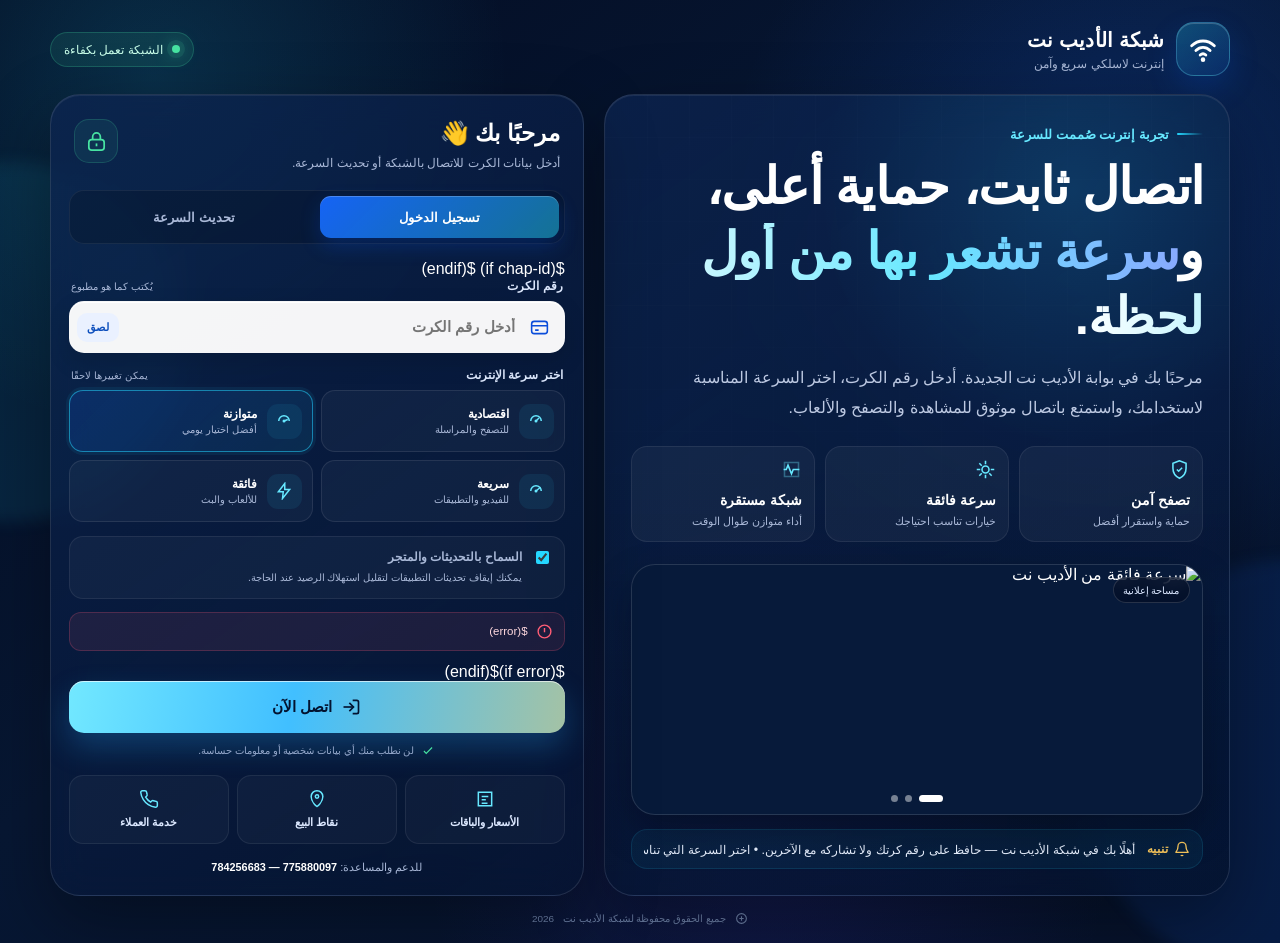
==== index.html @ 284a6ae2 "إنشاء واجهة تسجيل دخول حديثة لشبكة الأديب نت" ====
<!doctype html>
<html lang="ar" dir="rtl">
<head>
  <meta charset="utf-8" />
  <meta name="viewport" content="width=device-width,initial-scale=1,maximum-scale=1,user-scalable=no" />
  <meta name="theme-color" content="#071b45" />
  <meta name="description" content="بوابة تسجيل الدخول لشبكة الأديب نت اللاسلكية" />
  <title>الأديب نت | تسجيل الدخول</title>
  <link rel="icon" href="assets/favicon.svg" type="image/svg+xml" />
  <style>
    :root {
      --navy-950:#030c22;
      --navy-900:#071733;
      --navy-850:#0a2048;
      --blue-700:#0b4dda;
      --blue-600:#1668ff;
      --cyan-400:#25d7ff;
      --cyan-300:#67e8ff;
      --gold-400:#f5c55b;
      --white:#fff;
      --muted:#a9b8d7;
      --danger:#ff5d76;
      --success:#47e3a2;
      --card:rgba(8,29,67,.72);
      --line:rgba(255,255,255,.11);
      --shadow:0 26px 70px rgba(0,0,0,.34);
    }

    *{box-sizing:border-box}
    html{scroll-behavior:smooth}
    body{
      margin:0;
      min-height:100vh;
      color:var(--white);
      font-family:"Tajawal","Cairo","Noto Kufi Arabic",Tahoma,Arial,sans-serif;
      background:
        radial-gradient(circle at 12% 8%,rgba(37,215,255,.16),transparent 25%),
        radial-gradient(circle at 88% 22%,rgba(22,104,255,.22),transparent 30%),
        radial-gradient(circle at 60% 90%,rgba(83,51,237,.14),transparent 30%),
        linear-gradient(145deg,var(--navy-950),var(--navy-900) 45%,#06122b);
      overflow-x:hidden;
    }

    body::before,
    body::after{
      content:"";
      position:fixed;
      inset:auto;
      border-radius:999px;
      filter:blur(8px);
      pointer-events:none;
      z-index:-1;
    }
    body::before{
      width:360px;height:360px;left:-170px;top:18%;
      background:rgba(37,215,255,.09);
      animation:floatOrb 9s ease-in-out infinite;
    }
    body::after{
      width:420px;height:420px;right:-220px;bottom:-80px;
      background:rgba(22,104,255,.12);
      animation:floatOrb 11s ease-in-out infinite reverse;
    }
    @keyframes floatOrb{50%{transform:translate3d(0,-22px,0) scale(1.06)}}

    button,input,select{font:inherit}
    button{border:0}
    a{color:inherit;text-decoration:none}

    .shell{
      width:min(1180px,calc(100% - 28px));
      margin-inline:auto;
      padding:22px 0 18px;
    }

    .topbar{
      display:flex;
      align-items:center;
      justify-content:space-between;
      gap:16px;
      margin-bottom:18px;
    }

    .brand{
      display:flex;
      align-items:center;
      gap:12px;
      min-width:0;
    }
    .brand-mark{
      width:54px;height:54px;
      display:grid;place-items:center;
      border-radius:18px;
      background:linear-gradient(145deg,rgba(37,215,255,.25),rgba(22,104,255,.16));
      border:1px solid rgba(103,232,255,.3);
      box-shadow:0 12px 30px rgba(0,99,255,.18),inset 0 1px 0 rgba(255,255,255,.18);
      flex:0 0 auto;
    }
    .brand-mark svg{width:34px;height:34px}
    .brand-copy h1{font-size:1.28rem;margin:0;letter-spacing:.1px}
    .brand-copy p{font-size:.78rem;color:var(--muted);margin:4px 0 0}

    .status-pill{
      display:flex;align-items:center;gap:9px;
      color:#caffea;
      background:rgba(71,227,162,.09);
      border:1px solid rgba(71,227,162,.22);
      border-radius:999px;
      padding:9px 13px;
      font-size:.78rem;
      white-space:nowrap;
    }
    .status-dot{
      width:8px;height:8px;border-radius:50%;
      background:var(--success);
      box-shadow:0 0 0 5px rgba(71,227,162,.11),0 0 18px rgba(71,227,162,.85);
    }

    .layout{
      display:grid;
      grid-template-columns:minmax(0,1.08fr) minmax(360px,.92fr);
      gap:20px;
      align-items:stretch;
    }

    .glass{
      border:1px solid var(--line);
      background:linear-gradient(145deg,rgba(12,36,80,.78),rgba(5,20,49,.66));
      box-shadow:var(--shadow),inset 0 1px 0 rgba(255,255,255,.07);
      backdrop-filter:blur(18px);
      -webkit-backdrop-filter:blur(18px);
    }

    .showcase{
      position:relative;
      min-height:690px;
      border-radius:30px;
      overflow:hidden;
      padding:26px;
      isolation:isolate;
    }
    .showcase::before{
      content:"";
      position:absolute;
      inset:0;
      background:
        linear-gradient(180deg,transparent 0 46%,rgba(3,12,34,.25)),
        radial-gradient(circle at 75% 12%,rgba(37,215,255,.13),transparent 30%);
      z-index:-1;
    }
    .grid-lines{
      position:absolute;inset:0;z-index:-2;opacity:.18;
      background-image:
        linear-gradient(rgba(255,255,255,.07) 1px,transparent 1px),
        linear-gradient(90deg,rgba(255,255,255,.07) 1px,transparent 1px);
      background-size:42px 42px;
      mask-image:linear-gradient(to bottom,black,transparent 74%);
    }

    .eyebrow{
      display:inline-flex;align-items:center;gap:8px;
      color:var(--cyan-300);
      font-weight:700;
      font-size:.82rem;
      margin-bottom:12px;
    }
    .eyebrow::before{content:"";width:26px;height:2px;border-radius:9px;background:linear-gradient(90deg,var(--cyan-400),transparent)}
    .hero-title{
      font-size:clamp(2rem,4vw,3.45rem);
      line-height:1.27;
      margin:0;
      max-width:720px;
      letter-spacing:-.8px;
    }
    .hero-title .accent{
      background:linear-gradient(90deg,#fff,var(--cyan-300) 58%,#88aaff);
      -webkit-background-clip:text;background-clip:text;color:transparent;
    }
    .hero-text{
      color:#bdc9e2;
      max-width:620px;
      font-size:.98rem;
      line-height:1.95;
      margin:14px 0 22px;
    }

    .feature-row{
      display:grid;
      grid-template-columns:repeat(3,1fr);
      gap:10px;
      margin-bottom:22px;
    }
    .feature{
      padding:12px;
      border-radius:16px;
      background:rgba(255,255,255,.045);
      border:1px solid rgba(255,255,255,.075);
    }
    .feature svg{width:21px;height:21px;color:var(--cyan-300);margin-bottom:8px}
    .feature strong{display:block;font-size:.85rem;margin-bottom:3px}
    .feature span{color:var(--muted);font-size:.68rem}

    .ad-wrap{
      position:relative;
      border-radius:24px;
      overflow:hidden;
      border:1px solid rgba(255,255,255,.13);
      background:#071a3a;
      box-shadow:0 16px 38px rgba(0,0,0,.26);
    }
    .ad-label{
      position:absolute;top:12px;right:12px;z-index:4;
      padding:6px 9px;border-radius:999px;
      font-size:.65rem;
      color:#dbe7ff;
      background:rgba(3,12,34,.62);
      border:1px solid rgba(255,255,255,.14);
      backdrop-filter:blur(8px);
    }
    .ad-slider{position:relative;aspect-ratio:16/7}
    .ad-slide{
      position:absolute;inset:0;
      opacity:0;transform:scale(1.025);
      transition:opacity .7s ease,transform .9s ease;
      pointer-events:none;
    }
    .ad-slide.active{opacity:1;transform:scale(1);pointer-events:auto}
    .ad-slide img{width:100%;height:100%;object-fit:cover;display:block}
    .ad-dots{
      position:absolute;bottom:12px;left:50%;transform:translateX(-50%);
      display:flex;gap:7px;z-index:5;
    }
    .ad-dot{
      width:7px;height:7px;border-radius:50%;
      background:rgba(255,255,255,.45);cursor:pointer;padding:0;
      transition:.25s ease;
    }
    .ad-dot.active{width:24px;border-radius:99px;background:var(--white)}

    .ticker{
      margin-top:14px;
      display:flex;align-items:center;gap:12px;
      border-radius:16px;
      padding:10px 12px;
      overflow:hidden;
      background:rgba(37,215,255,.055);
      border:1px solid rgba(37,215,255,.12);
    }
    .ticker-badge{
      display:flex;align-items:center;gap:6px;
      color:var(--gold-400);font-size:.72rem;font-weight:800;
      white-space:nowrap;
      flex:0 0 auto;
    }
    .ticker-window{overflow:hidden;white-space:nowrap;flex:1}
    .ticker-track{
      display:inline-block;
      color:#e8f1ff;
      font-size:.78rem;
      padding-left:100%;
      animation:tickerMove 22s linear infinite;
    }
    @keyframes tickerMove{to{transform:translateX(100%)}}

    .login-panel{
      border-radius:30px;
      padding:18px;
      min-height:690px;
      display:flex;
      flex-direction:column;
    }
    .panel-head{
      display:flex;align-items:flex-start;justify-content:space-between;gap:12px;
      padding:6px 5px 16px;
    }
    .panel-head h2{font-size:1.45rem;margin:0 0 6px}
    .panel-head p{margin:0;color:var(--muted);font-size:.78rem;line-height:1.7}
    .secure-badge{
      width:44px;height:44px;display:grid;place-items:center;flex:0 0 auto;
      border-radius:15px;
      background:rgba(71,227,162,.08);
      border:1px solid rgba(71,227,162,.18);
      color:var(--success);
    }
    .secure-badge svg{width:23px;height:23px}

    .tabs{
      display:grid;grid-template-columns:1fr 1fr;gap:7px;
      border-radius:15px;
      padding:5px;
      background:rgba(0,0,0,.18);
      border:1px solid rgba(255,255,255,.065);
      margin-bottom:16px;
    }
    .tab{
      min-height:42px;border-radius:11px;
      color:var(--muted);background:transparent;
      cursor:pointer;font-weight:700;font-size:.82rem;
      transition:.25s ease;
    }
    .tab.active{
      color:#fff;
      background:linear-gradient(135deg,rgba(22,104,255,.95),rgba(37,215,255,.48));
      box-shadow:0 8px 20px rgba(0,93,255,.22),inset 0 1px 0 rgba(255,255,255,.22);
    }

    .form-view{display:none;animation:fadeIn .35s ease}
    .form-view.active{display:block}
    @keyframes fadeIn{from{opacity:0;transform:translateY(5px)}}

    .field{margin-bottom:14px}
    .field-label{
      display:flex;align-items:center;justify-content:space-between;gap:8px;
      color:#dbe6fb;font-size:.78rem;font-weight:700;margin:0 2px 8px;
    }
    .field-label small{color:var(--muted);font-weight:500;font-size:.65rem}
    .input-shell{
      position:relative;
      display:flex;align-items:center;
      border-radius:15px;
      background:rgba(255,255,255,.96);
      border:1px solid transparent;
      box-shadow:inset 0 1px 0 #fff,0 9px 24px rgba(0,0,0,.12);
      transition:.25s ease;
      overflow:hidden;
    }
    .input-shell:focus-within{
      border-color:var(--cyan-400);
      box-shadow:0 0 0 4px rgba(37,215,255,.12),0 12px 28px rgba(0,0,0,.14);
      transform:translateY(-1px);
    }
    .input-icon{
      width:49px;height:50px;display:grid;place-items:center;color:var(--blue-700);flex:0 0 auto;
    }
    .input-icon svg{width:21px;height:21px}
    .input-shell input,
    .input-shell select{
      width:100%;height:50px;border:0;outline:0;background:transparent;
      color:#0a214e;font-weight:800;font-size:.93rem;
      padding:0 0 0 12px;
      direction:ltr;text-align:right;
    }
    .input-shell select{direction:rtl;appearance:none;cursor:pointer;padding-left:42px}
    .select-arrow{position:absolute;left:17px;color:#31568c;pointer-events:none;width:17px}
    .paste-btn{
      margin-left:7px;
      padding:8px 10px;
      border-radius:10px;
      background:#eaf1ff;
      color:#0d4fbd;
      font-size:.67rem;font-weight:800;
      cursor:pointer;
    }

    .speed-grid{
      display:grid;grid-template-columns:repeat(2,1fr);gap:8px;
      margin-bottom:14px;
    }
    .speed-option{position:relative}
    .speed-option input{position:absolute;opacity:0;pointer-events:none}
    .speed-card{
      min-height:62px;
      display:flex;align-items:center;gap:10px;
      border:1px solid rgba(255,255,255,.09);
      background:rgba(255,255,255,.035);
      border-radius:14px;padding:10px;
      cursor:pointer;
      transition:.22s ease;
    }
    .speed-card:hover{background:rgba(255,255,255,.06);transform:translateY(-1px)}
    .speed-icon{
      width:35px;height:35px;border-radius:11px;display:grid;place-items:center;
      color:var(--cyan-300);background:rgba(37,215,255,.08);
    }
    .speed-icon svg{width:18px;height:18px}
    .speed-copy strong{display:block;font-size:.76rem;margin-bottom:3px}
    .speed-copy span{display:block;color:var(--muted);font-size:.62rem}
    .speed-option input:checked + .speed-card{
      border-color:rgba(37,215,255,.52);
      background:linear-gradient(135deg,rgba(22,104,255,.18),rgba(37,215,255,.09));
      box-shadow:0 0 0 3px rgba(37,215,255,.07);
    }

    .option-row{
      display:flex;align-items:flex-start;gap:10px;
      padding:11px 12px;
      border-radius:14px;
      background:rgba(255,255,255,.035);
      border:1px solid rgba(255,255,255,.075);
      margin-bottom:13px;
    }
    .option-row input{margin-top:3px;accent-color:var(--cyan-400)}
    .option-row strong{font-size:.75rem;display:block;margin-bottom:3px}
    .option-row span{font-size:.64rem;color:var(--muted);line-height:1.6;display:block}

    .error-box{
      display:none;
      align-items:center;gap:8px;
      color:#ffd9df;
      background:rgba(255,93,118,.09);
      border:1px solid rgba(255,93,118,.22);
      border-radius:12px;
      padding:10px 11px;
      margin-bottom:12px;
      font-size:.72rem;
    }
    .error-box.show{display:flex}
    .error-box svg{width:17px;height:17px;flex:0 0 auto;color:var(--danger)}

    .primary-btn{
      width:100%;min-height:52px;
      border-radius:15px;
      color:#031330;
      background:linear-gradient(100deg,#72e8ff,#41bfff 45%,#f5c55b 145%);
      font-weight:900;font-size:.95rem;
      cursor:pointer;
      display:flex;align-items:center;justify-content:center;gap:9px;
      box-shadow:0 14px 30px rgba(37,167,255,.25),inset 0 1px 0 rgba(255,255,255,.65);
      transition:.25s ease;
    }
    .primary-btn:hover{transform:translateY(-2px);box-shadow:0 18px 36px rgba(37,167,255,.31),inset 0 1px 0 rgba(255,255,255,.65)}
    .primary-btn:active{transform:translateY(0)}
    .primary-btn svg{width:20px;height:20px}
    .primary-btn.loading{pointer-events:none;opacity:.84}
    .primary-btn.loading svg{animation:spin .9s linear infinite}
    @keyframes spin{to{transform:rotate(360deg)}}

    .safety-note{
      display:flex;align-items:center;justify-content:center;gap:7px;
      color:#95a8cb;font-size:.63rem;margin:11px 0 0;
    }
    .safety-note svg{width:14px;height:14px;color:var(--success)}

    .quick-links{
      display:grid;grid-template-columns:repeat(3,1fr);gap:8px;
      margin-top:auto;padding-top:17px;
    }
    .quick-link{
      min-height:69px;
      display:flex;flex-direction:column;align-items:center;justify-content:center;gap:7px;
      border-radius:14px;
      border:1px solid rgba(255,255,255,.075);
      background:rgba(255,255,255,.03);
      color:#dce8ff;
      font-size:.67rem;font-weight:700;
      transition:.22s ease;
    }
    .quick-link:hover{background:rgba(255,255,255,.06);transform:translateY(-2px)}
    .quick-link svg{width:20px;height:20px;color:var(--cyan-300)}

    .contact-line{
      text-align:center;color:var(--muted);font-size:.68rem;line-height:1.8;
      padding:14px 4px 0;
    }
    .contact-line strong{color:#fff;direction:ltr;display:inline-block}

    .speed-status{
      display:grid;grid-template-columns:1fr 1fr;gap:9px;margin-bottom:14px;
    }
    .speed-status-box{
      border-radius:14px;padding:12px;
      background:rgba(255,255,255,.035);
      border:1px solid rgba(255,255,255,.075);
    }
    .speed-status-box span{display:block;color:var(--muted);font-size:.64rem;margin-bottom:5px}
    .speed-status-box strong{font-size:.84rem}

    footer{
      display:flex;align-items:center;justify-content:center;gap:9px;
      color:#6f83a9;font-size:.62rem;padding:16px 0 0;text-align:center;
    }
    footer svg{width:13px;height:13px}

    @media (max-width:900px){
      .layout{grid-template-columns:1fr}
      .showcase{min-height:auto}
      .login-panel{min-height:auto}
    }
    @media (max-width:560px){
      .shell{width:min(100% - 18px,500px);padding-top:12px}
      .topbar{margin-bottom:12px}
      .brand-mark{width:46px;height:46px;border-radius:15px}
      .brand-mark svg{width:29px;height:29px}
      .brand-copy h1{font-size:1.05rem}
      .brand-copy p{font-size:.66rem}
      .status-pill{padding:8px 10px;font-size:.66rem}
      .layout{gap:12px}
      .showcase,.login-panel{border-radius:23px}
      .showcase{padding:20px 16px}
      .hero-title{font-size:1.82rem}
      .hero-text{font-size:.82rem;line-height:1.8}
      .feature-row{gap:7px}
      .feature{padding:9px 7px}
      .feature strong{font-size:.7rem}
      .feature span{font-size:.57rem}
      .ad-slider{aspect-ratio:16/8.3}
      .login-panel{padding:13px}
      .panel-head{padding-inline:3px}
      .panel-head h2{font-size:1.23rem}
      .quick-link{font-size:.61rem}
    }
    @media (max-width:380px){
      .status-pill span:last-child{display:none}
      .speed-grid{grid-template-columns:1fr}
      .feature-row{grid-template-columns:1fr}
      .feature{display:flex;align-items:center;gap:9px}
      .feature svg{margin:0}
    }
    @media (prefers-reduced-motion:reduce){
      *,*::before,*::after{animation-duration:.01ms!important;animation-iteration-count:1!important;scroll-behavior:auto!important;transition-duration:.01ms!important}
    }
  </style>
</head>
<body>
  <main class="shell">
    <header class="topbar">
      <a class="brand" href="#" aria-label="الأديب نت">
        <span class="brand-mark" aria-hidden="true">
          <svg viewBox="0 0 48 48" fill="none">
            <path d="M8 19.5C17.2 10.5 30.8 10.5 40 19.5" stroke="currentColor" stroke-width="4" stroke-linecap="round"/>
            <path d="M14 26c6-5.8 14-5.8 20 0" stroke="currentColor" stroke-width="4" stroke-linecap="round"/>
            <path d="M20 32.5c2.3-2.1 5.7-2.1 8 0" stroke="currentColor" stroke-width="4" stroke-linecap="round"/>
            <circle cx="24" cy="39" r="3.2" fill="currentColor"/>
          </svg>
        </span>
        <span class="brand-copy">
          <h1>شبكة الأديب نت</h1>
          <p>إنترنت لاسلكي سريع وآمن</p>
        </span>
      </a>
      <div class="status-pill" role="status">
        <span class="status-dot"></span>
        <span>الشبكة تعمل بكفاءة</span>
      </div>
    </header>

    <section class="layout">
      <section class="showcase glass" aria-label="مميزات وإعلانات الشبكة">
        <div class="grid-lines"></div>
        <span class="eyebrow">تجربة إنترنت صُممت للسرعة</span>
        <h2 class="hero-title">اتصال ثابت، حماية أعلى، و<span class="accent">سرعة تشعر بها من أول لحظة.</span></h2>
        <p class="hero-text">مرحبًا بك في بوابة الأديب نت الجديدة. أدخل رقم الكرت، اختر السرعة المناسبة لاستخدامك، واستمتع باتصال موثوق للمشاهدة والتصفح والألعاب.</p>

        <div class="feature-row">
          <div class="feature">
            <svg viewBox="0 0 24 24" fill="none" stroke="currentColor" stroke-width="1.8"><path d="M12 2 4.5 5v5.5c0 5 3.2 9.4 7.5 11.5 4.3-2.1 7.5-6.5 7.5-11.5V5L12 2Z"/><path d="m9 12 2 2 4-4"/></svg>
            <strong>تصفح آمن</strong><span>حماية واستقرار أفضل</span>
          </div>
          <div class="feature">
            <svg viewBox="0 0 24 24" fill="none" stroke="currentColor" stroke-width="1.8"><path d="M12 2v4M4.93 4.93l2.83 2.83M2 12h4m12 0h4M4.93 19.07l2.83-2.83M12 18v4m4.24-5.76 2.83 2.83"/><circle cx="12" cy="12" r="4"/></svg>
            <strong>سرعة فائقة</strong><span>خيارات تناسب احتياجك</span>
          </div>
          <div class="feature">
            <svg viewBox="0 0 24 24" fill="none" stroke="currentColor" stroke-width="1.8"><path d="M3 12h3l2-5 4 10 2-5h7"/><path d="M4 4h16v16H4z" opacity=".35"/></svg>
            <strong>شبكة مستقرة</strong><span>أداء متوازن طوال الوقت</span>
          </div>
        </div>

        <div class="ad-wrap">
          <span class="ad-label">مساحة إعلانية</span>
          <div class="ad-slider" id="adSlider">
            <a class="ad-slide active" href="#" aria-label="إعلان سرعة الأديب نت"><img src="assets/banner-fast.svg" alt="سرعة فائقة من الأديب نت" /></a>
            <a class="ad-slide" href="#" aria-label="إعلان أمان الأديب نت"><img src="assets/banner-safe.svg" alt="اتصال آمن ومستقر" /></a>
            <a class="ad-slide" href="#" aria-label="إعلان عروض الأديب نت"><img src="assets/banner-offer.svg" alt="عروض وباقات الأديب نت" /></a>
          </div>
          <div class="ad-dots" id="adDots" aria-label="التنقل بين الإعلانات"></div>
        </div>

        <div class="ticker" aria-label="إشعارات الشبكة">
          <div class="ticker-badge">
            <svg width="16" height="16" viewBox="0 0 24 24" fill="none" stroke="currentColor" stroke-width="2"><path d="M18 8a6 6 0 0 0-12 0c0 7-3 7-3 9h18c0-2-3-2-3-9"/><path d="M13.7 21a2 2 0 0 1-3.4 0"/></svg>
            تنبيه
          </div>
          <div class="ticker-window"><div class="ticker-track" id="tickerText">أهلًا بك في شبكة الأديب نت — حافظ على رقم كرتك ولا تشاركه مع الآخرين — خدمة العملاء جاهزة لمساعدتك.</div></div>
        </div>
      </section>

      <section class="login-panel glass" aria-label="تسجيل الدخول">
        <div class="panel-head">
          <div>
            <h2>مرحبًا بك 👋</h2>
            <p>أدخل بيانات الكرت للاتصال بالشبكة أو تحديث السرعة.</p>
          </div>
          <div class="secure-badge" title="اتصال آمن">
            <svg viewBox="0 0 24 24" fill="none" stroke="currentColor" stroke-width="1.8"><rect x="4" y="10" width="16" height="11" rx="3"/><path d="M8 10V7a4 4 0 0 1 8 0v3"/><path d="M12 14v3"/></svg>
          </div>
        </div>

        <div class="tabs" role="tablist">
          <button class="tab active" type="button" data-tab="login" role="tab" aria-selected="true">تسجيل الدخول</button>
          <button class="tab" type="button" data-tab="speed" role="tab" aria-selected="false">تحديث السرعة</button>
        </div>

        <div class="form-view active" id="loginView">
          $(if chap-id)
          <form name="sendin" action="$(link-login-only)" method="post" style="display:none">
            <input type="hidden" name="username" />
            <input type="hidden" name="password" />
            <input type="hidden" name="dst" value="$(link-orig)" />
            <input type="hidden" name="popup" value="true" />
          </form>
          <script src="/md5.js"></script>
          $(endif)

          <form id="loginForm" name="login" action="$(link-login-only)" method="post" autocomplete="off">
            <input type="hidden" name="dst" value="$(link-orig)" />
            <input type="hidden" name="popup" value="true" />
            <input type="hidden" name="password" id="loginPassword" />
            <input type="hidden" name="speed" id="selectedSpeed" value="balanced" />

            <div class="field">
              <label class="field-label" for="cardNumber"><span>رقم الكرت</span><small>يُكتب كما هو مطبوع</small></label>
              <div class="input-shell">
                <span class="input-icon" aria-hidden="true">
                  <svg viewBox="0 0 24 24" fill="none" stroke="currentColor" stroke-width="1.8"><rect x="3" y="5" width="18" height="14" rx="3"/><path d="M3 10h18M7 15h4"/></svg>
                </span>
                <input id="cardNumber" name="username" type="text" inputmode="numeric" autocomplete="username" maxlength="32" placeholder="أدخل رقم الكرت" aria-required="true" />
                <button class="paste-btn" id="pasteBtn" type="button">لصق</button>
              </div>
            </div>

            <div class="field-label"><span>اختر سرعة الإنترنت</span><small>يمكن تغييرها لاحقًا</small></div>
            <div class="speed-grid">
              <label class="speed-option">
                <input type="radio" name="speedChoice" value="economy" />
                <span class="speed-card">
                  <span class="speed-icon"><svg viewBox="0 0 24 24" fill="none" stroke="currentColor" stroke-width="2"><path d="M5 12a7 7 0 0 1 14 0"/><path d="m12 12 4-4"/><circle cx="12" cy="12" r="1"/></svg></span>
                  <span class="speed-copy"><strong>اقتصادية</strong><span>للتصفح والمراسلة</span></span>
                </span>
              </label>
              <label class="speed-option">
                <input type="radio" name="speedChoice" value="balanced" checked />
                <span class="speed-card">
                  <span class="speed-icon"><svg viewBox="0 0 24 24" fill="none" stroke="currentColor" stroke-width="2"><path d="M5 12a7 7 0 0 1 14 0"/><path d="m12 12 5-2"/><circle cx="12" cy="12" r="1"/></svg></span>
                  <span class="speed-copy"><strong>متوازنة</strong><span>أفضل اختيار يومي</span></span>
                </span>
              </label>
              <label class="speed-option">
                <input type="radio" name="speedChoice" value="fast" />
                <span class="speed-card">
                  <span class="speed-icon"><svg viewBox="0 0 24 24" fill="none" stroke="currentColor" stroke-width="2"><path d="M5 12a7 7 0 0 1 14 0"/><path d="m12 12 6-5"/><circle cx="12" cy="12" r="1"/></svg></span>
                  <span class="speed-copy"><strong>سريعة</strong><span>للفيديو والتطبيقات</span></span>
                </span>
              </label>
              <label class="speed-option">
                <input type="radio" name="speedChoice" value="turbo" />
                <span class="speed-card">
                  <span class="speed-icon"><svg viewBox="0 0 24 24" fill="none" stroke="currentColor" stroke-width="2"><path d="M13 2 4.5 13H11l-1 9L19.5 10H13l0-8Z"/></svg></span>
                  <span class="speed-copy"><strong>فائقة</strong><span>للألعاب والبث</span></span>
                </span>
              </label>
            </div>

            <label class="option-row">
              <input id="updatesToggle" type="checkbox" checked />
              <span><strong>السماح بالتحديثات والمتجر</strong><span>يمكنك إيقاف تحديثات التطبيقات لتقليل استهلاك الرصيد عند الحاجة.</span></span>
            </label>

            <div class="error-box" id="errorBox" role="alert">
              <svg viewBox="0 0 24 24" fill="none" stroke="currentColor" stroke-width="2"><circle cx="12" cy="12" r="9"/><path d="M12 7v6M12 17h.01"/></svg>
              <span id="errorText">يرجى التأكد من رقم الكرت والمحاولة مجددًا.</span>
            </div>
            $(if error)<script>window.hotspotError = '$(error)';</script>$(endif)

            <button class="primary-btn" id="loginBtn" type="submit">
              <svg viewBox="0 0 24 24" fill="none" stroke="currentColor" stroke-width="2"><path d="M10 17l5-5-5-5"/><path d="M15 12H3"/><path d="M14 4h5a2 2 0 0 1 2 2v12a2 2 0 0 1-2 2h-5"/></svg>
              <span>اتصل الآن</span>
            </button>
            <p class="safety-note"><svg viewBox="0 0 24 24" fill="none" stroke="currentColor" stroke-width="2"><path d="m5 12 4 4L19 6"/></svg>لن نطلب منك أي بيانات شخصية أو معلومات حساسة.</p>
          </form>
        </div>

        <div class="form-view" id="speedView">
          <form id="speedForm" autocomplete="off">
            <div class="speed-status">
              <div class="speed-status-box"><span>الحالة</span><strong>جاهز للتحديث</strong></div>
              <div class="speed-status-box"><span>التنفيذ</span><strong>خلال لحظات</strong></div>
            </div>
            <div class="field">
              <label class="field-label" for="speedCard"><span>رقم الكرت</span><small>الكرت المستخدم حاليًا</small></label>
              <div class="input-shell">
                <span class="input-icon"><svg viewBox="0 0 24 24" fill="none" stroke="currentColor" stroke-width="1.8"><rect x="3" y="5" width="18" height="14" rx="3"/><path d="M3 10h18M7 15h4"/></svg></span>
                <input id="speedCard" type="text" inputmode="numeric" maxlength="32" placeholder="أدخل رقم الكرت" />
              </div>
            </div>
            <div class="field">
              <label class="field-label" for="speedSelect"><span>السرعة الجديدة</span><small>اختر ما يناسبك</small></label>
              <div class="input-shell">
                <span class="input-icon"><svg viewBox="0 0 24 24" fill="none" stroke="currentColor" stroke-width="1.8"><path d="M5 12a7 7 0 0 1 14 0"/><path d="m12 12 5-4"/><circle cx="12" cy="12" r="1"/></svg></span>
                <select id="speedSelect">
                  <option value="economy">اقتصادية — للتصفح والمراسلة</option>
                  <option value="balanced" selected>متوازنة — الاستخدام اليومي</option>
                  <option value="fast">سريعة — الفيديو والتطبيقات</option>
                  <option value="turbo">فائقة — الألعاب والبث</option>
                </select>
                <svg class="select-arrow" viewBox="0 0 24 24" fill="none" stroke="currentColor" stroke-width="2"><path d="m6 9 6 6 6-6"/></svg>
              </div>
            </div>
            <div class="error-box" id="speedError" role="alert">
              <svg viewBox="0 0 24 24" fill="none" stroke="currentColor" stroke-width="2"><circle cx="12" cy="12" r="9"/><path d="M12 7v6M12 17h.01"/></svg>
              <span>أدخل رقم الكرت أولًا.</span>
            </div>
            <button class="primary-btn" id="speedBtn" type="submit">
              <svg viewBox="0 0 24 24" fill="none" stroke="currentColor" stroke-width="2"><path d="M20 12a8 8 0 1 1-2.34-5.66"/><path d="M20 4v6h-6"/></svg>
              <span>تحديث السرعة</span>
            </button>
            <p class="safety-note"><svg viewBox="0 0 24 24" fill="none" stroke="currentColor" stroke-width="2"><path d="m5 12 4 4L19 6"/></svg>تحديث السرعة يحتاج ربطه بخدمة الشبكة من الإعدادات.</p>
          </form>
        </div>

        <div class="quick-links">
          <a class="quick-link" href="#prices">
            <svg viewBox="0 0 24 24" fill="none" stroke="currentColor" stroke-width="1.8"><path d="M4 4h16v16H4z"/><path d="M8 9h8M8 13h5M8 17h7"/></svg>
            الأسعار والباقات
          </a>
          <a class="quick-link" href="#points">
            <svg viewBox="0 0 24 24" fill="none" stroke="currentColor" stroke-width="1.8"><path d="M12 21s7-5 7-12A7 7 0 1 0 5 9c0 7 7 12 7 12Z"/><circle cx="12" cy="9" r="2"/></svg>
            نقاط البيع
          </a>
          <a class="quick-link" href="tel:784256683">
            <svg viewBox="0 0 24 24" fill="none" stroke="currentColor" stroke-width="1.8"><path d="M22 16.9v3a2 2 0 0 1-2.18 2 19.8 19.8 0 0 1-8.63-3.07 19.5 19.5 0 0 1-6-6A19.8 19.8 0 0 1 2.12 4.18 2 2 0 0 1 4.11 2h3a2 2 0 0 1 2 1.72c.12.9.33 1.78.62 2.63a2 2 0 0 1-.45 2.11L8 9.73a16 16 0 0 0 6 6l1.27-1.27a2 2 0 0 1 2.11-.45c.85.3 1.73.5 2.63.62A2 2 0 0 1 22 16.9Z"/></svg>
            خدمة العملاء
          </a>
        </div>
        <div class="contact-line">للدعم والمساعدة: <strong>784256683 — 775880097</strong></div>
      </section>
    </section>

    <footer>
      <svg viewBox="0 0 24 24" fill="none" stroke="currentColor" stroke-width="2"><circle cx="12" cy="12" r="9"/><path d="M12 8v8M8 12h8"/></svg>
      جميع الحقوق محفوظة لشبكة الأديب نت <span id="year"></span>
    </footer>
  </main>

  <script>
    const CONFIG = {
      announcements: [
        'أهلًا بك في شبكة الأديب نت — حافظ على رقم كرتك ولا تشاركه مع الآخرين.',
        'اختر السرعة التي تناسب استخدامك لتستفيد من رصيد الكرت بأفضل شكل.',
        'للدعم الفني ونقاط البيع تواصل معنا على 784256683 أو 775880097.'
      ],
      speedUpdateEndpoint: '' // ضع رابط خدمة تحديث السرعة هنا عند توفره.
    };

    document.getElementById('year').textContent = new Date().getFullYear();

    const slides = [...document.querySelectorAll('.ad-slide')];
    const dotsContainer = document.getElementById('adDots');
    let currentSlide = 0;
    let sliderTimer;

    function showSlide(index){
      currentSlide = (index + slides.length) % slides.length;
      slides.forEach((slide,i)=>slide.classList.toggle('active',i===currentSlide));
      [...dotsContainer.children].forEach((dot,i)=>dot.classList.toggle('active',i===currentSlide));
    }
    slides.forEach((_,i)=>{
      const dot=document.createElement('button');
      dot.className='ad-dot'+(i===0?' active':'');
      dot.type='button';
      dot.setAttribute('aria-label',`الإعلان ${i+1}`);
      dot.addEventListener('click',()=>{showSlide(i);restartSlider();});
      dotsContainer.appendChild(dot);
    });
    function restartSlider(){clearInterval(sliderTimer);sliderTimer=setInterval(()=>showSlide(currentSlide+1),5000)}
    restartSlider();

    const tickerText=document.getElementById('tickerText');
    tickerText.textContent=CONFIG.announcements.join('     •     ');

    document.querySelectorAll('.tab').forEach(tab=>{
      tab.addEventListener('click',()=>{
        document.querySelectorAll('.tab').forEach(t=>{
          const active=t===tab;
          t.classList.toggle('active',active);
          t.setAttribute('aria-selected',active?'true':'false');
        });
        const target=tab.dataset.tab;
        document.getElementById('loginView').classList.toggle('active',target==='login');
        document.getElementById('speedView').classList.toggle('active',target==='speed');
      });
    });

    const cardInput=document.getElementById('cardNumber');
    const loginPassword=document.getElementById('loginPassword');
    const selectedSpeed=document.getElementById('selectedSpeed');
    const errorBox=document.getElementById('errorBox');
    const errorText=document.getElementById('errorText');
    const loginBtn=document.getElementById('loginBtn');

    function normalizeCard(value){return value.replace(/[\s-]/g,'').replace(/[^0-9A-Za-z]/g,'')}
    cardInput.addEventListener('input',()=>{cardInput.value=normalizeCard(cardInput.value);errorBox.classList.remove('show')});
    document.querySelectorAll('input[name="speedChoice"]').forEach(input=>input.addEventListener('change',()=>selectedSpeed.value=input.value));

    document.getElementById('pasteBtn').addEventListener('click',async()=>{
      try{
        const text=await navigator.clipboard.readText();
        cardInput.value=normalizeCard(text);
        cardInput.focus();
      }catch(_){cardInput.focus()}
    });

    if(window.hotspotError){
      errorText.textContent=window.hotspotError;
      errorBox.classList.add('show');
    }

    document.getElementById('loginForm').addEventListener('submit',function(event){
      const card=normalizeCard(cardInput.value);
      if(card.length<4){
        event.preventDefault();
        errorText.textContent='يرجى إدخال رقم كرت صحيح.';
        errorBox.classList.add('show');
        cardInput.focus();
        return;
      }
      cardInput.value=card;
      loginPassword.value=card;
      loginBtn.classList.add('loading');
      loginBtn.querySelector('span').textContent='جارٍ الاتصال...';

      // دعم MikroTik CHAP: رقم الكرت يستخدم كاسم مستخدم وكلمة مرور.
      const chapEnabled = typeof window.hotspotError !== 'undefined' || document.querySelector('form[name="sendin"]');
      if(document.sendin && typeof hexMD5 === 'function'){
        event.preventDefault();
        document.sendin.username.value=card;
        document.sendin.password.value=hexMD5('$(chap-id)'+card+'$(chap-challenge)');
        document.sendin.submit();
      }
    });

    const speedForm=document.getElementById('speedForm');
    const speedCard=document.getElementById('speedCard');
    const speedError=document.getElementById('speedError');
    const speedBtn=document.getElementById('speedBtn');
    speedCard.addEventListener('input',()=>{speedCard.value=normalizeCard(speedCard.value);speedError.classList.remove('show')});
    speedForm.addEventListener('submit',async event=>{
      event.preventDefault();
      const card=normalizeCard(speedCard.value);
      if(card.length<4){speedError.classList.add('show');speedCard.focus();return}
      const speed=document.getElementById('speedSelect').value;
      const original=speedBtn.innerHTML;
      speedBtn.classList.add('loading');
      speedBtn.querySelector('span').textContent='جارٍ التحديث...';
      try{
        if(CONFIG.speedUpdateEndpoint){
          const response=await fetch(CONFIG.speedUpdateEndpoint,{method:'POST',headers:{'Content-Type':'application/json'},body:JSON.stringify({card,speed})});
          if(!response.ok) throw new Error('تعذر تحديث السرعة');
          speedBtn.querySelector('span').textContent='تم تحديث السرعة بنجاح';
        }else{
          await new Promise(resolve=>setTimeout(resolve,900));
          speedBtn.querySelector('span').textContent='الواجهة جاهزة للربط';
        }
      }catch(error){
        speedError.querySelector('span').textContent=error.message||'تعذر تحديث السرعة الآن.';
        speedError.classList.add('show');
      }finally{
        setTimeout(()=>{speedBtn.classList.remove('loading');speedBtn.innerHTML=original},1700);
      }
    });
  </script>
</body>
</html>
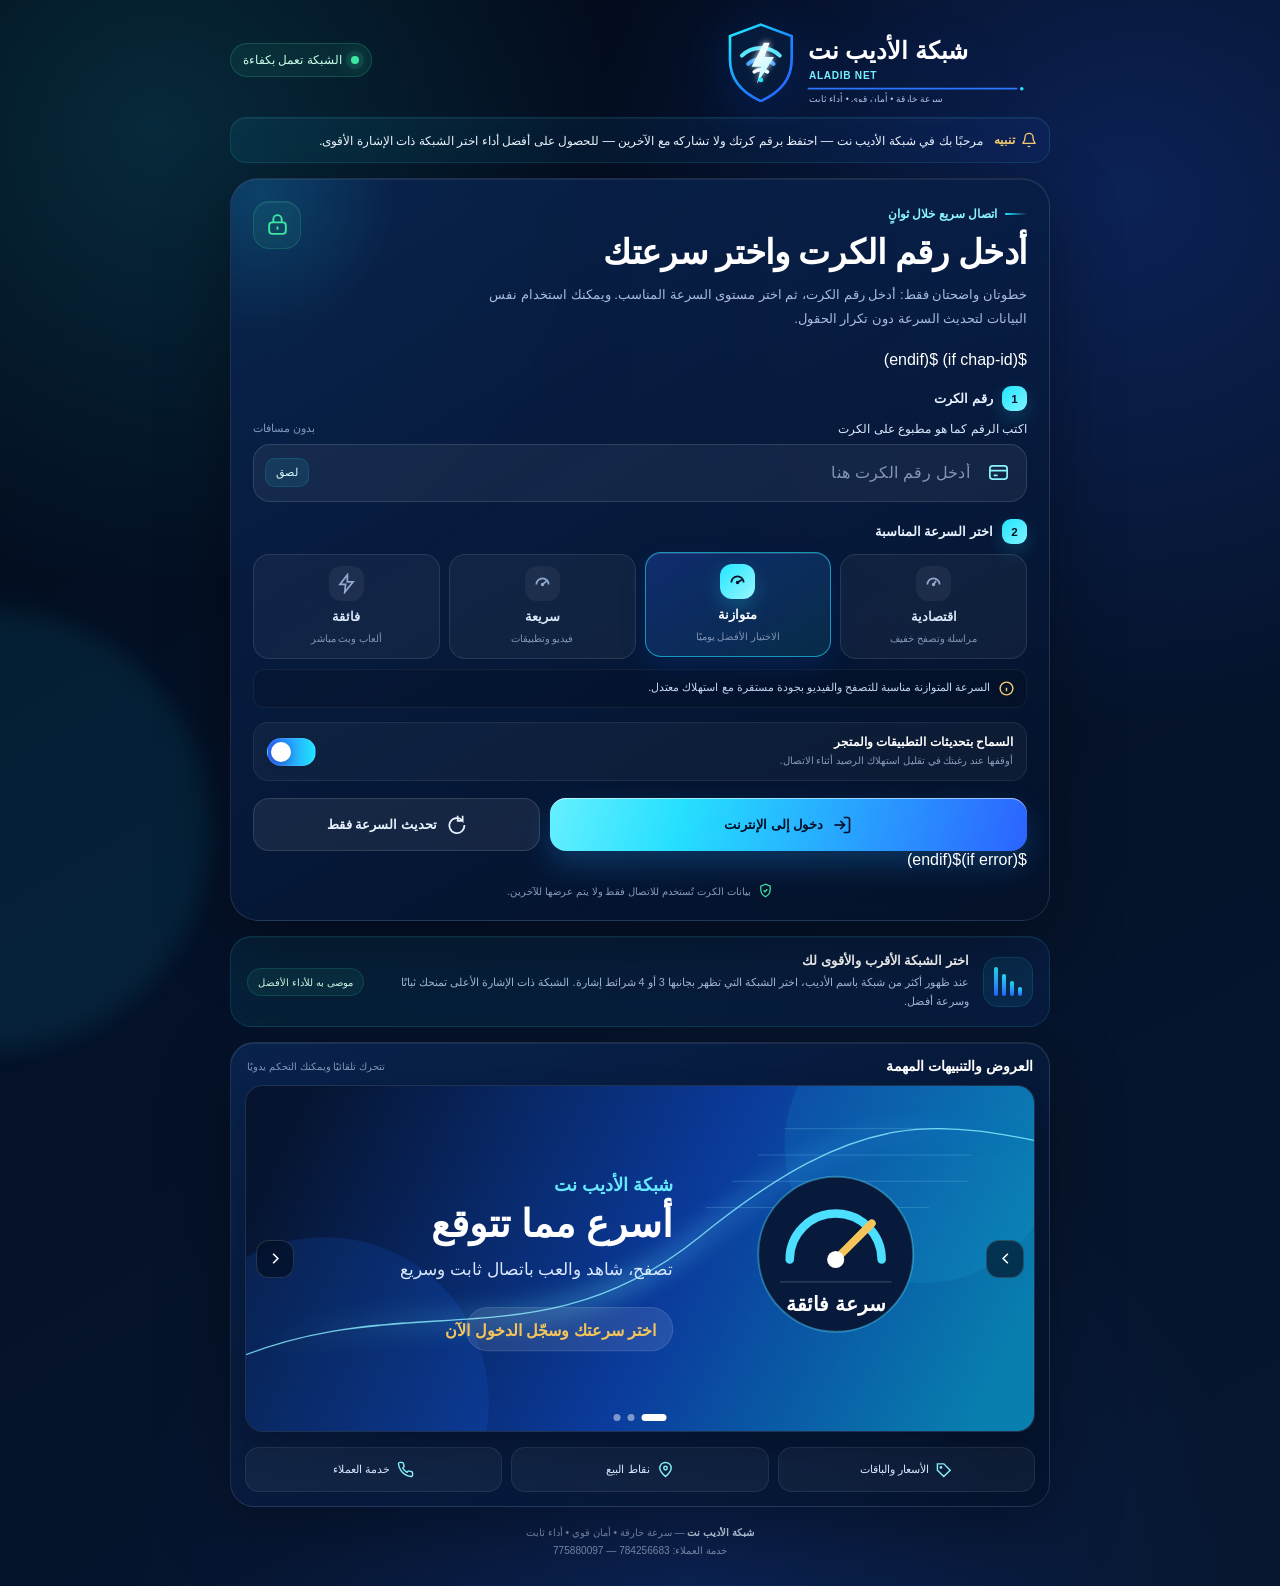
==== commit 22769e18: "Redesign hotspot around new Aladib brand identity" ====
--- a/index.html
+++ b/index.html
@@ -3,27 +3,27 @@
 <head>
   <meta charset="utf-8" />
   <meta name="viewport" content="width=device-width,initial-scale=1,maximum-scale=1,user-scalable=no" />
-  <meta name="theme-color" content="#071b45" />
+  <meta name="theme-color" content="#041128" />
   <meta name="description" content="بوابة تسجيل الدخول لشبكة الأديب نت اللاسلكية" />
-  <title>الأديب نت | تسجيل الدخول</title>
+  <title>الأديب نت | سرعة خارقة وأمان قوي</title>
   <link rel="icon" href="assets/favicon.svg" type="image/svg+xml" />
   <style>
-    :root {
-      --navy-950:#030c22;
-      --navy-900:#071733;
-      --navy-850:#0a2048;
-      --blue-700:#0b4dda;
-      --blue-600:#1668ff;
-      --cyan-400:#25d7ff;
-      --cyan-300:#67e8ff;
-      --gold-400:#f5c55b;
+    :root{
+      --ink:#041128;
+      --ink-2:#071a3d;
+      --ink-3:#0b2655;
+      --blue:#2c63ff;
+      --blue-2:#148cff;
+      --cyan:#21e6ff;
+      --cyan-soft:#8af4ff;
+      --green:#3ee6a4;
+      --gold:#f6cc70;
       --white:#fff;
-      --muted:#a9b8d7;
-      --danger:#ff5d76;
-      --success:#47e3a2;
-      --card:rgba(8,29,67,.72);
+      --muted:#a9bcdd;
       --line:rgba(255,255,255,.11);
-      --shadow:0 26px 70px rgba(0,0,0,.34);
+      --card:rgba(7,26,61,.76);
+      --danger:#ff657c;
+      --shadow:0 24px 70px rgba(0,0,0,.34);
     }
 
     *{box-sizing:border-box}
@@ -34,794 +34,940 @@
       color:var(--white);
       font-family:"Tajawal","Cairo","Noto Kufi Arabic",Tahoma,Arial,sans-serif;
       background:
-        radial-gradient(circle at 12% 8%,rgba(37,215,255,.16),transparent 25%),
-        radial-gradient(circle at 88% 22%,rgba(22,104,255,.22),transparent 30%),
-        radial-gradient(circle at 60% 90%,rgba(83,51,237,.14),transparent 30%),
-        linear-gradient(145deg,var(--navy-950),var(--navy-900) 45%,#06122b);
+        radial-gradient(circle at 12% 8%,rgba(33,230,255,.14),transparent 25%),
+        radial-gradient(circle at 88% 12%,rgba(44,99,255,.22),transparent 30%),
+        radial-gradient(circle at 54% 100%,rgba(38,92,255,.17),transparent 32%),
+        linear-gradient(150deg,#020917 0%,var(--ink) 42%,#071730 100%);
       overflow-x:hidden;
     }
 
-    body::before,
+    body::before{
+      content:"";
+      position:fixed;
+      inset:0;
+      pointer-events:none;
+      z-index:-2;
+      opacity:.13;
+      background-image:
+        linear-gradient(rgba(255,255,255,.055) 1px,transparent 1px),
+        linear-gradient(90deg,rgba(255,255,255,.055) 1px,transparent 1px);
+      background-size:48px 48px;
+      mask-image:linear-gradient(to bottom,black,transparent 80%);
+    }
+
     body::after{
       content:"";
       position:fixed;
-      inset:auto;
-      border-radius:999px;
-      filter:blur(8px);
-      pointer-events:none;
+      width:440px;
+      height:440px;
+      left:-230px;
+      bottom:-150px;
+      border-radius:50%;
+      background:rgba(33,230,255,.08);
+      filter:blur(12px);
       z-index:-1;
-    }
-    body::before{
-      width:360px;height:360px;left:-170px;top:18%;
-      background:rgba(37,215,255,.09);
-      animation:floatOrb 9s ease-in-out infinite;
-    }
-    body::after{
-      width:420px;height:420px;right:-220px;bottom:-80px;
-      background:rgba(22,104,255,.12);
-      animation:floatOrb 11s ease-in-out infinite reverse;
-    }
-    @keyframes floatOrb{50%{transform:translate3d(0,-22px,0) scale(1.06)}}
+      animation:orb 10s ease-in-out infinite;
+    }
+
+    @keyframes orb{50%{transform:translate3d(0,-28px,0) scale(1.06)}}
+    @keyframes pulse{50%{box-shadow:0 0 0 8px rgba(62,230,164,.03),0 0 22px rgba(62,230,164,.7)}}
+    @keyframes tickerMove{to{transform:translateX(100%)}}
+    @keyframes fadeUp{from{opacity:0;transform:translateY(8px)}to{opacity:1;transform:none}}
 
     button,input,select{font:inherit}
     button{border:0}
     a{color:inherit;text-decoration:none}
 
-    .shell{
-      width:min(1180px,calc(100% - 28px));
+    .app{
+      width:min(820px,calc(100% - 26px));
       margin-inline:auto;
-      padding:22px 0 18px;
+      padding:18px 0 26px;
     }
 
     .topbar{
       display:flex;
       align-items:center;
       justify-content:space-between;
-      gap:16px;
-      margin-bottom:18px;
-    }
-
-    .brand{
-      display:flex;
-      align-items:center;
-      gap:12px;
-      min-width:0;
-    }
-    .brand-mark{
-      width:54px;height:54px;
-      display:grid;place-items:center;
-      border-radius:18px;
-      background:linear-gradient(145deg,rgba(37,215,255,.25),rgba(22,104,255,.16));
-      border:1px solid rgba(103,232,255,.3);
-      box-shadow:0 12px 30px rgba(0,99,255,.18),inset 0 1px 0 rgba(255,255,255,.18);
+      gap:14px;
+      margin-bottom:15px;
+    }
+
+    .brand-logo{
+      width:min(335px,63vw);
+      height:auto;
+      display:block;
+      filter:drop-shadow(0 10px 24px rgba(0,91,255,.18));
+    }
+
+    .network-status{
+      display:flex;
+      align-items:center;
+      gap:9px;
+      white-space:nowrap;
+      border:1px solid rgba(62,230,164,.2);
+      background:rgba(62,230,164,.075);
+      color:#cbffea;
+      padding:9px 12px;
+      border-radius:999px;
+      font-size:.76rem;
+    }
+
+    .network-status i{
+      width:8px;
+      height:8px;
+      border-radius:50%;
+      background:var(--green);
+      box-shadow:0 0 0 5px rgba(62,230,164,.1),0 0 18px rgba(62,230,164,.8);
+      animation:pulse 2.2s ease-in-out infinite;
+    }
+
+    .ticker{
+      display:flex;
+      align-items:center;
+      gap:11px;
+      overflow:hidden;
+      min-height:46px;
+      margin-bottom:15px;
+      padding:9px 12px;
+      border:1px solid rgba(33,230,255,.13);
+      border-radius:16px;
+      background:linear-gradient(90deg,rgba(33,230,255,.07),rgba(44,99,255,.07));
+      box-shadow:inset 0 1px 0 rgba(255,255,255,.05);
+    }
+
+    .ticker-badge{
+      display:flex;
+      align-items:center;
+      gap:6px;
       flex:0 0 auto;
-    }
-    .brand-mark svg{width:34px;height:34px}
-    .brand-copy h1{font-size:1.28rem;margin:0;letter-spacing:.1px}
-    .brand-copy p{font-size:.78rem;color:var(--muted);margin:4px 0 0}
-
-    .status-pill{
-      display:flex;align-items:center;gap:9px;
-      color:#caffea;
-      background:rgba(71,227,162,.09);
-      border:1px solid rgba(71,227,162,.22);
-      border-radius:999px;
-      padding:9px 13px;
+      color:var(--gold);
+      font-weight:800;
+      font-size:.73rem;
+    }
+
+    .ticker-window{flex:1;overflow:hidden;white-space:nowrap}
+    .ticker-track{
+      display:inline-block;
+      min-width:100%;
+      padding-left:100%;
+      color:#eef6ff;
       font-size:.78rem;
-      white-space:nowrap;
-    }
-    .status-dot{
-      width:8px;height:8px;border-radius:50%;
-      background:var(--success);
-      box-shadow:0 0 0 5px rgba(71,227,162,.11),0 0 18px rgba(71,227,162,.85);
-    }
-
-    .layout{
-      display:grid;
-      grid-template-columns:minmax(0,1.08fr) minmax(360px,.92fr);
-      gap:20px;
-      align-items:stretch;
-    }
+      animation:tickerMove 24s linear infinite;
+    }
+    .ticker:hover .ticker-track{animation-play-state:paused}
 
     .glass{
       border:1px solid var(--line);
-      background:linear-gradient(145deg,rgba(12,36,80,.78),rgba(5,20,49,.66));
+      background:linear-gradient(150deg,rgba(11,38,85,.82),rgba(4,17,40,.78));
       box-shadow:var(--shadow),inset 0 1px 0 rgba(255,255,255,.07);
       backdrop-filter:blur(18px);
       -webkit-backdrop-filter:blur(18px);
     }
 
-    .showcase{
+    .login-card{
       position:relative;
-      min-height:690px;
-      border-radius:30px;
       overflow:hidden;
-      padding:26px;
+      border-radius:28px;
+      padding:22px;
       isolation:isolate;
     }
-    .showcase::before{
+
+    .login-card::before{
       content:"";
       position:absolute;
-      inset:0;
-      background:
-        linear-gradient(180deg,transparent 0 46%,rgba(3,12,34,.25)),
-        radial-gradient(circle at 75% 12%,rgba(37,215,255,.13),transparent 30%);
+      width:280px;
+      height:280px;
+      left:-110px;
+      top:-125px;
+      border-radius:50%;
+      background:radial-gradient(circle,rgba(33,230,255,.15),transparent 68%);
       z-index:-1;
     }
-    .grid-lines{
-      position:absolute;inset:0;z-index:-2;opacity:.18;
-      background-image:
-        linear-gradient(rgba(255,255,255,.07) 1px,transparent 1px),
-        linear-gradient(90deg,rgba(255,255,255,.07) 1px,transparent 1px);
-      background-size:42px 42px;
-      mask-image:linear-gradient(to bottom,black,transparent 74%);
+
+    .card-head{
+      display:flex;
+      align-items:flex-start;
+      justify-content:space-between;
+      gap:14px;
+      margin-bottom:19px;
     }
 
     .eyebrow{
-      display:inline-flex;align-items:center;gap:8px;
-      color:var(--cyan-300);
-      font-weight:700;
+      display:inline-flex;
+      align-items:center;
+      gap:8px;
+      margin-bottom:8px;
+      color:var(--cyan-soft);
+      font-size:.76rem;
+      font-weight:800;
+    }
+
+    .eyebrow::before{
+      content:"";
+      width:22px;
+      height:2px;
+      border-radius:9px;
+      background:linear-gradient(90deg,var(--cyan),transparent);
+    }
+
+    .card-head h1{
+      margin:0;
+      font-size:clamp(1.55rem,4vw,2.15rem);
+      line-height:1.35;
+      letter-spacing:-.4px;
+    }
+
+    .card-head p{
+      max-width:540px;
+      margin:8px 0 0;
+      color:var(--muted);
       font-size:.82rem;
-      margin-bottom:12px;
-    }
-    .eyebrow::before{content:"";width:26px;height:2px;border-radius:9px;background:linear-gradient(90deg,var(--cyan-400),transparent)}
-    .hero-title{
-      font-size:clamp(2rem,4vw,3.45rem);
-      line-height:1.27;
-      margin:0;
-      max-width:720px;
-      letter-spacing:-.8px;
-    }
-    .hero-title .accent{
-      background:linear-gradient(90deg,#fff,var(--cyan-300) 58%,#88aaff);
-      -webkit-background-clip:text;background-clip:text;color:transparent;
-    }
-    .hero-text{
-      color:#bdc9e2;
-      max-width:620px;
-      font-size:.98rem;
-      line-height:1.95;
-      margin:14px 0 22px;
-    }
-
-    .feature-row{
+      line-height:1.85;
+    }
+
+    .secure-mark{
+      width:48px;
+      height:48px;
+      display:grid;
+      place-items:center;
+      flex:0 0 auto;
+      border-radius:16px;
+      color:var(--green);
+      background:rgba(62,230,164,.075);
+      border:1px solid rgba(62,230,164,.17);
+      box-shadow:inset 0 1px 0 rgba(255,255,255,.07);
+    }
+
+    .secure-mark svg{width:25px;height:25px}
+
+    .step{
+      display:flex;
+      align-items:center;
+      gap:9px;
+      margin:17px 0 10px;
+      color:#e9f3ff;
+      font-size:.82rem;
+      font-weight:800;
+    }
+
+    .step-num{
+      width:25px;
+      height:25px;
+      display:grid;
+      place-items:center;
+      border-radius:9px;
+      color:#041128;
+      background:linear-gradient(135deg,var(--cyan),#7ff3ff);
+      box-shadow:0 7px 18px rgba(33,230,255,.18);
+      font-size:.73rem;
+    }
+
+    .field-label{
+      display:flex;
+      align-items:center;
+      justify-content:space-between;
+      gap:8px;
+      margin-bottom:8px;
+      color:#dce9ff;
+      font-size:.78rem;
+    }
+
+    .field-label small{color:#8299bf;font-size:.67rem}
+
+    .input-shell{
+      display:flex;
+      align-items:center;
+      gap:9px;
+      min-height:58px;
+      padding:0 11px;
+      border-radius:17px;
+      border:1px solid rgba(255,255,255,.12);
+      background:rgba(255,255,255,.055);
+      transition:.25s ease;
+    }
+
+    .input-shell:focus-within{
+      border-color:rgba(33,230,255,.62);
+      box-shadow:0 0 0 4px rgba(33,230,255,.075),inset 0 1px 0 rgba(255,255,255,.07);
+      background:rgba(255,255,255,.07);
+    }
+
+    .input-icon{
+      width:34px;
+      height:34px;
+      display:grid;
+      place-items:center;
+      color:var(--cyan-soft);
+      flex:0 0 auto;
+    }
+    .input-icon svg{width:23px;height:23px}
+
+    .input-shell input{
+      width:100%;
+      min-width:0;
+      border:0;
+      outline:0;
+      color:#fff;
+      background:transparent;
+      text-align:right;
+      font-size:1rem;
+      letter-spacing:.3px;
+    }
+    .input-shell input::placeholder{color:#8295b8}
+
+    .paste-btn{
+      flex:0 0 auto;
+      cursor:pointer;
+      color:#dffbff;
+      background:rgba(33,230,255,.09);
+      border:1px solid rgba(33,230,255,.13);
+      border-radius:10px;
+      padding:7px 10px;
+      font-size:.69rem;
+    }
+
+    .speed-grid{
+      display:grid;
+      grid-template-columns:repeat(4,1fr);
+      gap:9px;
+    }
+
+    .speed-option{cursor:pointer;min-width:0}
+    .speed-option input{position:absolute;opacity:0;pointer-events:none}
+
+    .speed-card{
+      min-height:105px;
+      display:flex;
+      flex-direction:column;
+      align-items:center;
+      justify-content:center;
+      gap:8px;
+      padding:11px 8px;
+      text-align:center;
+      border-radius:16px;
+      border:1px solid rgba(255,255,255,.1);
+      background:rgba(255,255,255,.045);
+      color:#dbe8fb;
+      transition:.25s ease;
+    }
+
+    .speed-icon{
+      width:35px;
+      height:35px;
+      display:grid;
+      place-items:center;
+      border-radius:12px;
+      color:#91a9ce;
+      background:rgba(255,255,255,.055);
+    }
+    .speed-icon svg{width:21px;height:21px}
+    .speed-card strong{font-size:.79rem}
+    .speed-card span:last-child{color:#8095b7;font-size:.61rem;line-height:1.45}
+
+    .speed-option input:checked + .speed-card{
+      color:#fff;
+      border-color:rgba(33,230,255,.58);
+      background:linear-gradient(145deg,rgba(44,99,255,.27),rgba(33,230,255,.1));
+      box-shadow:0 10px 26px rgba(0,69,190,.18),inset 0 1px 0 rgba(255,255,255,.12);
+      transform:translateY(-2px);
+    }
+
+    .speed-option input:checked + .speed-card .speed-icon{
+      color:#06142f;
+      background:linear-gradient(135deg,var(--cyan),#9af7ff);
+      box-shadow:0 8px 20px rgba(33,230,255,.22);
+    }
+
+    .speed-tip{
+      display:flex;
+      align-items:center;
+      gap:8px;
+      min-height:39px;
+      margin-top:10px;
+      padding:8px 11px;
+      border-radius:12px;
+      color:#c6d7f2;
+      background:rgba(0,0,0,.13);
+      border:1px solid rgba(255,255,255,.06);
+      font-size:.69rem;
+      line-height:1.6;
+    }
+    .speed-tip svg{width:17px;height:17px;color:var(--gold);flex:0 0 auto}
+
+    .usage-control{
+      display:flex;
+      align-items:center;
+      justify-content:space-between;
+      gap:12px;
+      margin-top:14px;
+      padding:12px 13px;
+      border-radius:15px;
+      border:1px solid rgba(255,255,255,.075);
+      background:rgba(255,255,255,.035);
+    }
+
+    .usage-control strong{display:block;font-size:.75rem;margin-bottom:4px}
+    .usage-control p{margin:0;color:#869bbb;font-size:.63rem;line-height:1.55}
+
+    .switch{position:relative;width:49px;height:28px;flex:0 0 auto}
+    .switch input{position:absolute;opacity:0}
+    .switch-track{
+      position:absolute;inset:0;border-radius:99px;
+      background:#253a5e;border:1px solid rgba(255,255,255,.09);
+      cursor:pointer;transition:.25s ease;
+    }
+    .switch-track::after{
+      content:"";position:absolute;width:20px;height:20px;top:3px;right:4px;border-radius:50%;
+      background:#dfe9f8;box-shadow:0 2px 8px rgba(0,0,0,.25);transition:.25s ease;
+    }
+    .switch input:checked + .switch-track{background:linear-gradient(90deg,var(--blue),var(--cyan))}
+    .switch input:checked + .switch-track::after{transform:translateX(-20px);background:#fff}
+
+    .actions{
+      display:grid;
+      grid-template-columns:1.25fr .75fr;
+      gap:10px;
+      margin-top:17px;
+    }
+
+    .btn{
+      min-height:53px;
+      display:flex;
+      align-items:center;
+      justify-content:center;
+      gap:9px;
+      border-radius:16px;
+      cursor:pointer;
+      font-weight:800;
+      font-size:.84rem;
+      transition:.25s ease;
+    }
+    .btn svg{width:20px;height:20px}
+    .btn:hover{transform:translateY(-2px)}
+    .btn:active{transform:none}
+
+    .btn-primary{
+      color:#031128;
+      background:linear-gradient(105deg,#65f0ff 0%,#25dfff 28%,#2c63ff 100%);
+      box-shadow:0 14px 30px rgba(33,154,255,.24),inset 0 1px 0 rgba(255,255,255,.55);
+    }
+
+    .btn-secondary{
+      color:#e7f1ff;
+      background:rgba(255,255,255,.065);
+      border:1px solid rgba(255,255,255,.12);
+    }
+
+    .error-box,.notice-box{
+      display:none;
+      align-items:flex-start;
+      gap:8px;
+      margin-top:12px;
+      padding:10px 12px;
+      border-radius:13px;
+      font-size:.7rem;
+      line-height:1.6;
+      animation:fadeUp .25s ease;
+    }
+    .error-box{color:#ffdbe1;background:rgba(255,101,124,.09);border:1px solid rgba(255,101,124,.2)}
+    .notice-box{color:#d9fbff;background:rgba(33,230,255,.075);border:1px solid rgba(33,230,255,.16)}
+    .error-box.show,.notice-box.show{display:flex}
+    .error-box svg,.notice-box svg{width:18px;height:18px;flex:0 0 auto;margin-top:1px}
+
+    .trust-line{
+      display:flex;
+      align-items:center;
+      justify-content:center;
+      gap:7px;
+      margin:14px 0 0;
+      color:#879bbb;
+      font-size:.64rem;
+      text-align:center;
+    }
+    .trust-line svg{width:15px;height:15px;color:var(--green)}
+
+    .recommendation{
+      display:grid;
+      grid-template-columns:auto 1fr auto;
+      align-items:center;
+      gap:14px;
+      margin-top:15px;
+      padding:16px;
+      border-radius:21px;
+      border:1px solid rgba(33,230,255,.14);
+      background:linear-gradient(115deg,rgba(33,230,255,.075),rgba(44,99,255,.09));
+      box-shadow:inset 0 1px 0 rgba(255,255,255,.055);
+    }
+
+    .signal-visual{
+      width:50px;
+      height:50px;
+      display:flex;
+      align-items:flex-end;
+      justify-content:center;
+      gap:4px;
+      padding:10px;
+      border-radius:15px;
+      background:rgba(33,230,255,.08);
+      border:1px solid rgba(33,230,255,.13);
+    }
+    .signal-visual i{display:block;width:5px;border-radius:4px;background:linear-gradient(to top,var(--blue),var(--cyan))}
+    .signal-visual i:nth-child(1){height:9px}
+    .signal-visual i:nth-child(2){height:15px}
+    .signal-visual i:nth-child(3){height:22px}
+    .signal-visual i:nth-child(4){height:29px}
+
+    .recommendation strong{display:block;font-size:.82rem;margin-bottom:5px}
+    .recommendation p{margin:0;color:#a8bad8;font-size:.68rem;line-height:1.7}
+
+    .recommend-badge{
+      padding:7px 10px;
+      border-radius:999px;
+      color:#d5ffec;
+      background:rgba(62,230,164,.075);
+      border:1px solid rgba(62,230,164,.15);
+      font-size:.64rem;
+      white-space:nowrap;
+    }
+
+    .ads-section{
+      margin-top:15px;
+      padding:14px;
+      border-radius:24px;
+    }
+
+    .section-head{
+      display:flex;
+      align-items:center;
+      justify-content:space-between;
+      gap:12px;
+      margin:1px 2px 11px;
+    }
+    .section-head h2{margin:0;font-size:.9rem}
+    .section-head span{color:#8196b8;font-size:.63rem}
+
+    .slider{
+      position:relative;
+      overflow:hidden;
+      border-radius:18px;
+      border:1px solid rgba(255,255,255,.1);
+      background:#071b3d;
+      box-shadow:0 14px 32px rgba(0,0,0,.24);
+      touch-action:pan-y;
+    }
+
+    .slides{position:relative;aspect-ratio:16/7}
+    .slide{
+      position:absolute;inset:0;
+      opacity:0;transform:scale(1.025);
+      pointer-events:none;
+      transition:opacity .65s ease,transform .9s ease;
+    }
+    .slide.active{opacity:1;transform:scale(1);pointer-events:auto}
+    .slide img{display:block;width:100%;height:100%;object-fit:cover}
+
+    .slider-control{
+      position:absolute;
+      top:50%;
+      width:38px;
+      height:38px;
+      display:grid;
+      place-items:center;
+      transform:translateY(-50%);
+      border-radius:13px;
+      cursor:pointer;
+      color:#fff;
+      background:rgba(3,13,32,.65);
+      border:1px solid rgba(255,255,255,.14);
+      backdrop-filter:blur(8px);
+      z-index:5;
+      transition:.2s ease;
+    }
+    .slider-control:hover{background:rgba(33,230,255,.2)}
+    .slider-control svg{width:19px;height:19px}
+    .slider-prev{right:10px}
+    .slider-next{left:10px}
+
+    .dots{
+      position:absolute;
+      bottom:10px;
+      left:50%;
+      display:flex;
+      gap:7px;
+      transform:translateX(-50%);
+      z-index:6;
+    }
+    .dot{
+      width:7px;height:7px;border-radius:50%;padding:0;cursor:pointer;
+      background:rgba(255,255,255,.47);transition:.25s ease;
+    }
+    .dot.active{width:25px;border-radius:99px;background:#fff}
+
+    .quick-links{
       display:grid;
       grid-template-columns:repeat(3,1fr);
-      gap:10px;
-      margin-bottom:22px;
-    }
-    .feature{
-      padding:12px;
-      border-radius:16px;
+      gap:9px;
+      margin-top:15px;
+    }
+
+    .quick-link{
+      display:flex;
+      align-items:center;
+      justify-content:center;
+      gap:7px;
+      min-height:45px;
+      border-radius:14px;
+      color:#dce9ff;
       background:rgba(255,255,255,.045);
-      border:1px solid rgba(255,255,255,.075);
-    }
-    .feature svg{width:21px;height:21px;color:var(--cyan-300);margin-bottom:8px}
-    .feature strong{display:block;font-size:.85rem;margin-bottom:3px}
-    .feature span{color:var(--muted);font-size:.68rem}
-
-    .ad-wrap{
-      position:relative;
-      border-radius:24px;
-      overflow:hidden;
-      border:1px solid rgba(255,255,255,.13);
-      background:#071a3a;
-      box-shadow:0 16px 38px rgba(0,0,0,.26);
-    }
-    .ad-label{
-      position:absolute;top:12px;right:12px;z-index:4;
-      padding:6px 9px;border-radius:999px;
-      font-size:.65rem;
-      color:#dbe7ff;
-      background:rgba(3,12,34,.62);
-      border:1px solid rgba(255,255,255,.14);
-      backdrop-filter:blur(8px);
-    }
-    .ad-slider{position:relative;aspect-ratio:16/7}
-    .ad-slide{
-      position:absolute;inset:0;
-      opacity:0;transform:scale(1.025);
-      transition:opacity .7s ease,transform .9s ease;
-      pointer-events:none;
-    }
-    .ad-slide.active{opacity:1;transform:scale(1);pointer-events:auto}
-    .ad-slide img{width:100%;height:100%;object-fit:cover;display:block}
-    .ad-dots{
-      position:absolute;bottom:12px;left:50%;transform:translateX(-50%);
-      display:flex;gap:7px;z-index:5;
-    }
-    .ad-dot{
-      width:7px;height:7px;border-radius:50%;
-      background:rgba(255,255,255,.45);cursor:pointer;padding:0;
-      transition:.25s ease;
-    }
-    .ad-dot.active{width:24px;border-radius:99px;background:var(--white)}
-
-    .ticker{
-      margin-top:14px;
-      display:flex;align-items:center;gap:12px;
-      border-radius:16px;
-      padding:10px 12px;
-      overflow:hidden;
-      background:rgba(37,215,255,.055);
-      border:1px solid rgba(37,215,255,.12);
-    }
-    .ticker-badge{
-      display:flex;align-items:center;gap:6px;
-      color:var(--gold-400);font-size:.72rem;font-weight:800;
-      white-space:nowrap;
-      flex:0 0 auto;
-    }
-    .ticker-window{overflow:hidden;white-space:nowrap;flex:1}
-    .ticker-track{
-      display:inline-block;
-      color:#e8f1ff;
-      font-size:.78rem;
-      padding-left:100%;
-      animation:tickerMove 22s linear infinite;
-    }
-    @keyframes tickerMove{to{transform:translateX(100%)}}
-
-    .login-panel{
-      border-radius:30px;
-      padding:18px;
-      min-height:690px;
-      display:flex;
-      flex-direction:column;
-    }
-    .panel-head{
-      display:flex;align-items:flex-start;justify-content:space-between;gap:12px;
-      padding:6px 5px 16px;
-    }
-    .panel-head h2{font-size:1.45rem;margin:0 0 6px}
-    .panel-head p{margin:0;color:var(--muted);font-size:.78rem;line-height:1.7}
-    .secure-badge{
-      width:44px;height:44px;display:grid;place-items:center;flex:0 0 auto;
-      border-radius:15px;
-      background:rgba(71,227,162,.08);
-      border:1px solid rgba(71,227,162,.18);
-      color:var(--success);
-    }
-    .secure-badge svg{width:23px;height:23px}
-
-    .tabs{
-      display:grid;grid-template-columns:1fr 1fr;gap:7px;
-      border-radius:15px;
-      padding:5px;
-      background:rgba(0,0,0,.18);
-      border:1px solid rgba(255,255,255,.065);
-      margin-bottom:16px;
-    }
-    .tab{
-      min-height:42px;border-radius:11px;
-      color:var(--muted);background:transparent;
-      cursor:pointer;font-weight:700;font-size:.82rem;
-      transition:.25s ease;
-    }
-    .tab.active{
-      color:#fff;
-      background:linear-gradient(135deg,rgba(22,104,255,.95),rgba(37,215,255,.48));
-      box-shadow:0 8px 20px rgba(0,93,255,.22),inset 0 1px 0 rgba(255,255,255,.22);
-    }
-
-    .form-view{display:none;animation:fadeIn .35s ease}
-    .form-view.active{display:block}
-    @keyframes fadeIn{from{opacity:0;transform:translateY(5px)}}
-
-    .field{margin-bottom:14px}
-    .field-label{
-      display:flex;align-items:center;justify-content:space-between;gap:8px;
-      color:#dbe6fb;font-size:.78rem;font-weight:700;margin:0 2px 8px;
-    }
-    .field-label small{color:var(--muted);font-weight:500;font-size:.65rem}
-    .input-shell{
-      position:relative;
-      display:flex;align-items:center;
-      border-radius:15px;
-      background:rgba(255,255,255,.96);
-      border:1px solid transparent;
-      box-shadow:inset 0 1px 0 #fff,0 9px 24px rgba(0,0,0,.12);
-      transition:.25s ease;
-      overflow:hidden;
-    }
-    .input-shell:focus-within{
-      border-color:var(--cyan-400);
-      box-shadow:0 0 0 4px rgba(37,215,255,.12),0 12px 28px rgba(0,0,0,.14);
-      transform:translateY(-1px);
-    }
-    .input-icon{
-      width:49px;height:50px;display:grid;place-items:center;color:var(--blue-700);flex:0 0 auto;
-    }
-    .input-icon svg{width:21px;height:21px}
-    .input-shell input,
-    .input-shell select{
-      width:100%;height:50px;border:0;outline:0;background:transparent;
-      color:#0a214e;font-weight:800;font-size:.93rem;
-      padding:0 0 0 12px;
-      direction:ltr;text-align:right;
-    }
-    .input-shell select{direction:rtl;appearance:none;cursor:pointer;padding-left:42px}
-    .select-arrow{position:absolute;left:17px;color:#31568c;pointer-events:none;width:17px}
-    .paste-btn{
-      margin-left:7px;
-      padding:8px 10px;
-      border-radius:10px;
-      background:#eaf1ff;
-      color:#0d4fbd;
-      font-size:.67rem;font-weight:800;
-      cursor:pointer;
-    }
-
-    .speed-grid{
-      display:grid;grid-template-columns:repeat(2,1fr);gap:8px;
-      margin-bottom:14px;
-    }
-    .speed-option{position:relative}
-    .speed-option input{position:absolute;opacity:0;pointer-events:none}
-    .speed-card{
-      min-height:62px;
-      display:flex;align-items:center;gap:10px;
-      border:1px solid rgba(255,255,255,.09);
-      background:rgba(255,255,255,.035);
-      border-radius:14px;padding:10px;
-      cursor:pointer;
-      transition:.22s ease;
-    }
-    .speed-card:hover{background:rgba(255,255,255,.06);transform:translateY(-1px)}
-    .speed-icon{
-      width:35px;height:35px;border-radius:11px;display:grid;place-items:center;
-      color:var(--cyan-300);background:rgba(37,215,255,.08);
-    }
-    .speed-icon svg{width:18px;height:18px}
-    .speed-copy strong{display:block;font-size:.76rem;margin-bottom:3px}
-    .speed-copy span{display:block;color:var(--muted);font-size:.62rem}
-    .speed-option input:checked + .speed-card{
-      border-color:rgba(37,215,255,.52);
-      background:linear-gradient(135deg,rgba(22,104,255,.18),rgba(37,215,255,.09));
-      box-shadow:0 0 0 3px rgba(37,215,255,.07);
-    }
-
-    .option-row{
-      display:flex;align-items:flex-start;gap:10px;
-      padding:11px 12px;
-      border-radius:14px;
-      background:rgba(255,255,255,.035);
-      border:1px solid rgba(255,255,255,.075);
-      margin-bottom:13px;
-    }
-    .option-row input{margin-top:3px;accent-color:var(--cyan-400)}
-    .option-row strong{font-size:.75rem;display:block;margin-bottom:3px}
-    .option-row span{font-size:.64rem;color:var(--muted);line-height:1.6;display:block}
-
-    .error-box{
-      display:none;
-      align-items:center;gap:8px;
-      color:#ffd9df;
-      background:rgba(255,93,118,.09);
-      border:1px solid rgba(255,93,118,.22);
-      border-radius:12px;
-      padding:10px 11px;
-      margin-bottom:12px;
-      font-size:.72rem;
-    }
-    .error-box.show{display:flex}
-    .error-box svg{width:17px;height:17px;flex:0 0 auto;color:var(--danger)}
-
-    .primary-btn{
-      width:100%;min-height:52px;
-      border-radius:15px;
-      color:#031330;
-      background:linear-gradient(100deg,#72e8ff,#41bfff 45%,#f5c55b 145%);
-      font-weight:900;font-size:.95rem;
-      cursor:pointer;
-      display:flex;align-items:center;justify-content:center;gap:9px;
-      box-shadow:0 14px 30px rgba(37,167,255,.25),inset 0 1px 0 rgba(255,255,255,.65);
-      transition:.25s ease;
-    }
-    .primary-btn:hover{transform:translateY(-2px);box-shadow:0 18px 36px rgba(37,167,255,.31),inset 0 1px 0 rgba(255,255,255,.65)}
-    .primary-btn:active{transform:translateY(0)}
-    .primary-btn svg{width:20px;height:20px}
-    .primary-btn.loading{pointer-events:none;opacity:.84}
-    .primary-btn.loading svg{animation:spin .9s linear infinite}
-    @keyframes spin{to{transform:rotate(360deg)}}
-
-    .safety-note{
-      display:flex;align-items:center;justify-content:center;gap:7px;
-      color:#95a8cb;font-size:.63rem;margin:11px 0 0;
-    }
-    .safety-note svg{width:14px;height:14px;color:var(--success)}
-
-    .quick-links{
-      display:grid;grid-template-columns:repeat(3,1fr);gap:8px;
-      margin-top:auto;padding-top:17px;
-    }
-    .quick-link{
-      min-height:69px;
-      display:flex;flex-direction:column;align-items:center;justify-content:center;gap:7px;
-      border-radius:14px;
-      border:1px solid rgba(255,255,255,.075);
-      background:rgba(255,255,255,.03);
-      color:#dce8ff;
-      font-size:.67rem;font-weight:700;
-      transition:.22s ease;
-    }
-    .quick-link:hover{background:rgba(255,255,255,.06);transform:translateY(-2px)}
-    .quick-link svg{width:20px;height:20px;color:var(--cyan-300)}
-
-    .contact-line{
-      text-align:center;color:var(--muted);font-size:.68rem;line-height:1.8;
-      padding:14px 4px 0;
-    }
-    .contact-line strong{color:#fff;direction:ltr;display:inline-block}
-
-    .speed-status{
-      display:grid;grid-template-columns:1fr 1fr;gap:9px;margin-bottom:14px;
-    }
-    .speed-status-box{
-      border-radius:14px;padding:12px;
-      background:rgba(255,255,255,.035);
-      border:1px solid rgba(255,255,255,.075);
-    }
-    .speed-status-box span{display:block;color:var(--muted);font-size:.64rem;margin-bottom:5px}
-    .speed-status-box strong{font-size:.84rem}
+      border:1px solid rgba(255,255,255,.08);
+      font-size:.7rem;
+      transition:.2s ease;
+    }
+    .quick-link:hover{border-color:rgba(33,230,255,.25);background:rgba(33,230,255,.07)}
+    .quick-link svg{width:17px;height:17px;color:var(--cyan-soft)}
 
     footer{
-      display:flex;align-items:center;justify-content:center;gap:9px;
-      color:#6f83a9;font-size:.62rem;padding:16px 0 0;text-align:center;
-    }
-    footer svg{width:13px;height:13px}
-
-    @media (max-width:900px){
-      .layout{grid-template-columns:1fr}
-      .showcase{min-height:auto}
-      .login-panel{min-height:auto}
-    }
-    @media (max-width:560px){
-      .shell{width:min(100% - 18px,500px);padding-top:12px}
-      .topbar{margin-bottom:12px}
-      .brand-mark{width:46px;height:46px;border-radius:15px}
-      .brand-mark svg{width:29px;height:29px}
-      .brand-copy h1{font-size:1.05rem}
-      .brand-copy p{font-size:.66rem}
-      .status-pill{padding:8px 10px;font-size:.66rem}
-      .layout{gap:12px}
-      .showcase,.login-panel{border-radius:23px}
-      .showcase{padding:20px 16px}
-      .hero-title{font-size:1.82rem}
-      .hero-text{font-size:.82rem;line-height:1.8}
-      .feature-row{gap:7px}
-      .feature{padding:9px 7px}
-      .feature strong{font-size:.7rem}
-      .feature span{font-size:.57rem}
-      .ad-slider{aspect-ratio:16/8.3}
-      .login-panel{padding:13px}
-      .panel-head{padding-inline:3px}
-      .panel-head h2{font-size:1.23rem}
-      .quick-link{font-size:.61rem}
-    }
-    @media (max-width:380px){
-      .status-pill span:last-child{display:none}
-      .speed-grid{grid-template-columns:1fr}
-      .feature-row{grid-template-columns:1fr}
-      .feature{display:flex;align-items:center;gap:9px}
-      .feature svg{margin:0}
-    }
+      padding:17px 8px 0;
+      text-align:center;
+      color:#7f93b4;
+      font-size:.63rem;
+      line-height:1.8;
+    }
+    footer strong{color:#c8d8ef}
+
+    @media (max-width:680px){
+      .app{width:min(100% - 18px,620px);padding-top:10px}
+      .topbar{margin-bottom:10px}
+      .brand-logo{width:min(260px,68vw)}
+      .network-status{padding:8px 10px;font-size:.68rem}
+      .login-card{padding:17px;border-radius:23px}
+      .speed-grid{grid-template-columns:repeat(2,1fr)}
+      .speed-card{min-height:94px}
+      .actions{grid-template-columns:1fr}
+      .btn-primary{order:1}
+      .btn-secondary{order:2}
+      .recommendation{grid-template-columns:auto 1fr}
+      .recommend-badge{grid-column:2;justify-self:start}
+      .ads-section{padding:10px;border-radius:21px}
+      .slider-control{width:34px;height:34px}
+    }
+
+    @media (max-width:430px){
+      .brand-logo{width:232px}
+      .network-status span{display:none}
+      .network-status{width:38px;height:38px;justify-content:center;padding:0}
+      .ticker{min-height:43px}
+      .ticker-track{font-size:.72rem}
+      .card-head h1{font-size:1.45rem}
+      .card-head p{font-size:.76rem}
+      .secure-mark{width:43px;height:43px}
+      .quick-links{grid-template-columns:1fr 1fr}
+      .quick-link:last-child{grid-column:1/-1}
+      .slides{aspect-ratio:16/8.7}
+      .recommendation{align-items:start}
+    }
+
     @media (prefers-reduced-motion:reduce){
       *,*::before,*::after{animation-duration:.01ms!important;animation-iteration-count:1!important;scroll-behavior:auto!important;transition-duration:.01ms!important}
     }
   </style>
 </head>
 <body>
-  <main class="shell">
+  <main class="app">
     <header class="topbar">
-      <a class="brand" href="#" aria-label="الأديب نت">
-        <span class="brand-mark" aria-hidden="true">
-          <svg viewBox="0 0 48 48" fill="none">
-            <path d="M8 19.5C17.2 10.5 30.8 10.5 40 19.5" stroke="currentColor" stroke-width="4" stroke-linecap="round"/>
-            <path d="M14 26c6-5.8 14-5.8 20 0" stroke="currentColor" stroke-width="4" stroke-linecap="round"/>
-            <path d="M20 32.5c2.3-2.1 5.7-2.1 8 0" stroke="currentColor" stroke-width="4" stroke-linecap="round"/>
-            <circle cx="24" cy="39" r="3.2" fill="currentColor"/>
-          </svg>
-        </span>
-        <span class="brand-copy">
-          <h1>شبكة الأديب نت</h1>
-          <p>إنترنت لاسلكي سريع وآمن</p>
-        </span>
+      <a href="#" aria-label="شبكة الأديب نت">
+        <img class="brand-logo" src="assets/aladib-logo.svg" alt="شبكة الأديب نت — سرعة خارقة وأمان قوي" />
       </a>
-      <div class="status-pill" role="status">
-        <span class="status-dot"></span>
+      <div class="network-status" role="status" title="الشبكة تعمل بصورة طبيعية">
+        <i aria-hidden="true"></i>
         <span>الشبكة تعمل بكفاءة</span>
       </div>
     </header>
 
-    <section class="layout">
-      <section class="showcase glass" aria-label="مميزات وإعلانات الشبكة">
-        <div class="grid-lines"></div>
-        <span class="eyebrow">تجربة إنترنت صُممت للسرعة</span>
-        <h2 class="hero-title">اتصال ثابت، حماية أعلى، و<span class="accent">سرعة تشعر بها من أول لحظة.</span></h2>
-        <p class="hero-text">مرحبًا بك في بوابة الأديب نت الجديدة. أدخل رقم الكرت، اختر السرعة المناسبة لاستخدامك، واستمتع باتصال موثوق للمشاهدة والتصفح والألعاب.</p>
-
-        <div class="feature-row">
-          <div class="feature">
-            <svg viewBox="0 0 24 24" fill="none" stroke="currentColor" stroke-width="1.8"><path d="M12 2 4.5 5v5.5c0 5 3.2 9.4 7.5 11.5 4.3-2.1 7.5-6.5 7.5-11.5V5L12 2Z"/><path d="m9 12 2 2 4-4"/></svg>
-            <strong>تصفح آمن</strong><span>حماية واستقرار أفضل</span>
+    <section class="ticker" aria-label="إشعارات الشبكة">
+      <div class="ticker-badge">
+        <svg width="16" height="16" viewBox="0 0 24 24" fill="none" stroke="currentColor" stroke-width="2"><path d="M18 8a6 6 0 0 0-12 0c0 7-3 7-3 9h18c0-2-3-2-3-9"/><path d="M13.7 21a2 2 0 0 1-3.4 0"/></svg>
+        تنبيه
+      </div>
+      <div class="ticker-window"><div class="ticker-track" id="tickerText">مرحبًا بك في شبكة الأديب نت — احتفظ برقم كرتك ولا تشاركه مع الآخرين — للحصول على أفضل أداء اختر الشبكة ذات الإشارة الأقوى.</div></div>
+    </section>
+
+    <section class="login-card glass" aria-label="تسجيل الدخول إلى الشبكة">
+      <div class="card-head">
+        <div>
+          <span class="eyebrow">اتصال سريع خلال ثوانٍ</span>
+          <h1>أدخل رقم الكرت واختر سرعتك</h1>
+          <p>خطوتان واضحتان فقط: أدخل رقم الكرت، ثم اختر مستوى السرعة المناسب. ويمكنك استخدام نفس البيانات لتحديث السرعة دون تكرار الحقول.</p>
+        </div>
+        <div class="secure-mark" title="بوابة آمنة">
+          <svg viewBox="0 0 24 24" fill="none" stroke="currentColor" stroke-width="1.8"><rect x="4" y="10" width="16" height="11" rx="3"/><path d="M8 10V7a4 4 0 0 1 8 0v3"/><path d="M12 14v3"/></svg>
+        </div>
+      </div>
+
+      $(if chap-id)
+      <form name="sendin" action="$(link-login-only)" method="post" style="display:none">
+        <input type="hidden" name="username" />
+        <input type="hidden" name="password" />
+        <input type="hidden" name="dst" value="$(link-orig)" />
+        <input type="hidden" name="popup" value="true" />
+      </form>
+      <script src="/md5.js"></script>
+      $(endif)
+
+      <form id="loginForm" name="login" action="$(link-login-only)" method="post" autocomplete="off">
+        <input type="hidden" name="dst" value="$(link-orig)" />
+        <input type="hidden" name="popup" value="true" />
+        <input type="hidden" name="password" id="loginPassword" />
+        <input type="hidden" name="speed" id="selectedSpeed" value="balanced" />
+        <input type="hidden" name="updates" id="updatesValue" value="on" />
+
+        <div class="step"><span class="step-num">1</span><span>رقم الكرت</span></div>
+        <div class="field-label"><span>اكتب الرقم كما هو مطبوع على الكرت</span><small>بدون مسافات</small></div>
+        <div class="input-shell">
+          <span class="input-icon" aria-hidden="true">
+            <svg viewBox="0 0 24 24" fill="none" stroke="currentColor" stroke-width="1.8"><rect x="3" y="5" width="18" height="14" rx="3"/><path d="M3 10h18M7 15h4"/></svg>
+          </span>
+          <input id="cardNumber" name="username" type="text" inputmode="numeric" autocomplete="username" maxlength="32" placeholder="أدخل رقم الكرت هنا" aria-required="true" />
+          <button class="paste-btn" id="pasteBtn" type="button">لصق</button>
+        </div>
+
+        <div class="step"><span class="step-num">2</span><span>اختر السرعة المناسبة</span></div>
+        <div class="speed-grid" role="radiogroup" aria-label="اختيار سرعة الإنترنت">
+          <label class="speed-option">
+            <input type="radio" name="speedChoice" value="economy" />
+            <span class="speed-card">
+              <span class="speed-icon"><svg viewBox="0 0 24 24" fill="none" stroke="currentColor" stroke-width="2"><path d="M5 13a7 7 0 0 1 14 0"/><path d="m12 13 3-4"/><circle cx="12" cy="13" r="1"/></svg></span>
+              <strong>اقتصادية</strong>
+              <span>مراسلة وتصفح خفيف</span>
+            </span>
+          </label>
+
+          <label class="speed-option">
+            <input type="radio" name="speedChoice" value="balanced" checked />
+            <span class="speed-card">
+              <span class="speed-icon"><svg viewBox="0 0 24 24" fill="none" stroke="currentColor" stroke-width="2"><path d="M5 13a7 7 0 0 1 14 0"/><path d="m12 13 5-3"/><circle cx="12" cy="13" r="1"/></svg></span>
+              <strong>متوازنة</strong>
+              <span>الاختيار الأفضل يوميًا</span>
+            </span>
+          </label>
+
+          <label class="speed-option">
+            <input type="radio" name="speedChoice" value="fast" />
+            <span class="speed-card">
+              <span class="speed-icon"><svg viewBox="0 0 24 24" fill="none" stroke="currentColor" stroke-width="2"><path d="M5 13a7 7 0 0 1 14 0"/><path d="m12 13 6-5"/><circle cx="12" cy="13" r="1"/></svg></span>
+              <strong>سريعة</strong>
+              <span>فيديو وتطبيقات</span>
+            </span>
+          </label>
+
+          <label class="speed-option">
+            <input type="radio" name="speedChoice" value="turbo" />
+            <span class="speed-card">
+              <span class="speed-icon"><svg viewBox="0 0 24 24" fill="none" stroke="currentColor" stroke-width="2"><path d="M13 2 4.5 13H11l-1 9L19.5 10H13V2Z"/></svg></span>
+              <strong>فائقة</strong>
+              <span>ألعاب وبث مباشر</span>
+            </span>
+          </label>
+        </div>
+
+        <div class="speed-tip" id="speedTip">
+          <svg viewBox="0 0 24 24" fill="none" stroke="currentColor" stroke-width="2"><circle cx="12" cy="12" r="9"/><path d="M12 11v5M12 8h.01"/></svg>
+          <span>السرعة المتوازنة مناسبة للتصفح والفيديو بجودة مستقرة مع استهلاك معتدل.</span>
+        </div>
+
+        <div class="usage-control">
+          <div>
+            <strong>السماح بتحديثات التطبيقات والمتجر</strong>
+            <p>أوقفها عند رغبتك في تقليل استهلاك الرصيد أثناء الاتصال.</p>
           </div>
-          <div class="feature">
-            <svg viewBox="0 0 24 24" fill="none" stroke="currentColor" stroke-width="1.8"><path d="M12 2v4M4.93 4.93l2.83 2.83M2 12h4m12 0h4M4.93 19.07l2.83-2.83M12 18v4m4.24-5.76 2.83 2.83"/><circle cx="12" cy="12" r="4"/></svg>
-            <strong>سرعة فائقة</strong><span>خيارات تناسب احتياجك</span>
-          </div>
-          <div class="feature">
-            <svg viewBox="0 0 24 24" fill="none" stroke="currentColor" stroke-width="1.8"><path d="M3 12h3l2-5 4 10 2-5h7"/><path d="M4 4h16v16H4z" opacity=".35"/></svg>
-            <strong>شبكة مستقرة</strong><span>أداء متوازن طوال الوقت</span>
-          </div>
+          <label class="switch" aria-label="السماح بالتحديثات">
+            <input id="updatesToggle" type="checkbox" checked />
+            <span class="switch-track"></span>
+          </label>
         </div>
 
-        <div class="ad-wrap">
-          <span class="ad-label">مساحة إعلانية</span>
-          <div class="ad-slider" id="adSlider">
-            <a class="ad-slide active" href="#" aria-label="إعلان سرعة الأديب نت"><img src="assets/banner-fast.svg" alt="سرعة فائقة من الأديب نت" /></a>
-            <a class="ad-slide" href="#" aria-label="إعلان أمان الأديب نت"><img src="assets/banner-safe.svg" alt="اتصال آمن ومستقر" /></a>
-            <a class="ad-slide" href="#" aria-label="إعلان عروض الأديب نت"><img src="assets/banner-offer.svg" alt="عروض وباقات الأديب نت" /></a>
-          </div>
-          <div class="ad-dots" id="adDots" aria-label="التنقل بين الإعلانات"></div>
+        <div class="actions">
+          <button class="btn btn-primary" id="loginBtn" type="submit">
+            <svg viewBox="0 0 24 24" fill="none" stroke="currentColor" stroke-width="2"><path d="M10 17l5-5-5-5"/><path d="M15 12H3"/><path d="M14 3h5a2 2 0 0 1 2 2v14a2 2 0 0 1-2 2h-5"/></svg>
+            دخول إلى الإنترنت
+          </button>
+          <button class="btn btn-secondary" id="updateSpeedBtn" type="button">
+            <svg viewBox="0 0 24 24" fill="none" stroke="currentColor" stroke-width="2"><path d="M20 7h-6V1"/><path d="M20 1v6a9 9 0 1 0 2 5"/></svg>
+            تحديث السرعة فقط
+          </button>
         </div>
 
-        <div class="ticker" aria-label="إشعارات الشبكة">
-          <div class="ticker-badge">
-            <svg width="16" height="16" viewBox="0 0 24 24" fill="none" stroke="currentColor" stroke-width="2"><path d="M18 8a6 6 0 0 0-12 0c0 7-3 7-3 9h18c0-2-3-2-3-9"/><path d="M13.7 21a2 2 0 0 1-3.4 0"/></svg>
-            تنبيه
-          </div>
-          <div class="ticker-window"><div class="ticker-track" id="tickerText">أهلًا بك في شبكة الأديب نت — حافظ على رقم كرتك ولا تشاركه مع الآخرين — خدمة العملاء جاهزة لمساعدتك.</div></div>
+        <div class="error-box" id="errorBox" role="alert">
+          <svg viewBox="0 0 24 24" fill="none" stroke="currentColor" stroke-width="2"><circle cx="12" cy="12" r="9"/><path d="M12 7v6M12 17h.01"/></svg>
+          <span id="errorText">يرجى إدخال رقم كرت صحيح.</span>
         </div>
-      </section>
-
-      <section class="login-panel glass" aria-label="تسجيل الدخول">
-        <div class="panel-head">
-          <div>
-            <h2>مرحبًا بك 👋</h2>
-            <p>أدخل بيانات الكرت للاتصال بالشبكة أو تحديث السرعة.</p>
-          </div>
-          <div class="secure-badge" title="اتصال آمن">
-            <svg viewBox="0 0 24 24" fill="none" stroke="currentColor" stroke-width="1.8"><rect x="4" y="10" width="16" height="11" rx="3"/><path d="M8 10V7a4 4 0 0 1 8 0v3"/><path d="M12 14v3"/></svg>
-          </div>
+        <div class="notice-box" id="noticeBox" role="status">
+          <svg viewBox="0 0 24 24" fill="none" stroke="currentColor" stroke-width="2"><circle cx="12" cy="12" r="9"/><path d="m8.5 12 2.2 2.2 4.8-5"/></svg>
+          <span id="noticeText"></span>
         </div>
-
-        <div class="tabs" role="tablist">
-          <button class="tab active" type="button" data-tab="login" role="tab" aria-selected="true">تسجيل الدخول</button>
-          <button class="tab" type="button" data-tab="speed" role="tab" aria-selected="false">تحديث السرعة</button>
+        $(if error)<script>window.hotspotError='$(error)';</script>$(endif)
+      </form>
+
+      <div class="trust-line">
+        <svg viewBox="0 0 24 24" fill="none" stroke="currentColor" stroke-width="2"><path d="M12 2 4.5 5v5.5c0 5 3.2 9.4 7.5 11.5 4.3-2.1 7.5-6.5 7.5-11.5V5L12 2Z"/><path d="m9 12 2 2 4-4"/></svg>
+        بيانات الكرت تُستخدم للاتصال فقط ولا يتم عرضها للآخرين.
+      </div>
+    </section>
+
+    <section class="recommendation" aria-label="نصيحة لاختيار أقرب وأقوى شبكة">
+      <div class="signal-visual" aria-hidden="true"><i></i><i></i><i></i><i></i></div>
+      <div>
+        <strong>اختر الشبكة الأقرب والأقوى لك</strong>
+        <p>عند ظهور أكثر من شبكة باسم الأديب، اختر الشبكة التي تظهر بجانبها 3 أو 4 شرائط إشارة. الشبكة ذات الإشارة الأعلى تمنحك ثباتًا وسرعة أفضل.</p>
+      </div>
+      <span class="recommend-badge">موصى به للأداء الأفضل</span>
+    </section>
+
+    <section class="ads-section glass" aria-label="العروض والإعلانات">
+      <div class="section-head">
+        <h2>العروض والتنبيهات المهمة</h2>
+        <span>تتحرك تلقائيًا ويمكنك التحكم يدويًا</span>
+      </div>
+
+      <div class="slider" id="adSlider">
+        <div class="slides">
+          <a class="slide active" href="#" aria-label="إعلان سرعة الأديب نت"><img src="assets/banner-fast.svg" alt="سرعة فائقة من الأديب نت" /></a>
+          <a class="slide" href="#" aria-label="إعلان أمان الأديب نت"><img src="assets/banner-safe.svg" alt="اتصال آمن ومستقر" /></a>
+          <a class="slide" href="#" aria-label="إعلان عروض الأديب نت"><img src="assets/banner-offer.svg" alt="عروض وباقات الأديب نت" /></a>
         </div>
-
-        <div class="form-view active" id="loginView">
-          $(if chap-id)
-          <form name="sendin" action="$(link-login-only)" method="post" style="display:none">
-            <input type="hidden" name="username" />
-            <input type="hidden" name="password" />
-            <input type="hidden" name="dst" value="$(link-orig)" />
-            <input type="hidden" name="popup" value="true" />
-          </form>
-          <script src="/md5.js"></script>
-          $(endif)
-
-          <form id="loginForm" name="login" action="$(link-login-only)" method="post" autocomplete="off">
-            <input type="hidden" name="dst" value="$(link-orig)" />
-            <input type="hidden" name="popup" value="true" />
-            <input type="hidden" name="password" id="loginPassword" />
-            <input type="hidden" name="speed" id="selectedSpeed" value="balanced" />
-
-            <div class="field">
-              <label class="field-label" for="cardNumber"><span>رقم الكرت</span><small>يُكتب كما هو مطبوع</small></label>
-              <div class="input-shell">
-                <span class="input-icon" aria-hidden="true">
-                  <svg viewBox="0 0 24 24" fill="none" stroke="currentColor" stroke-width="1.8"><rect x="3" y="5" width="18" height="14" rx="3"/><path d="M3 10h18M7 15h4"/></svg>
-                </span>
-                <input id="cardNumber" name="username" type="text" inputmode="numeric" autocomplete="username" maxlength="32" placeholder="أدخل رقم الكرت" aria-required="true" />
-                <button class="paste-btn" id="pasteBtn" type="button">لصق</button>
-              </div>
-            </div>
-
-            <div class="field-label"><span>اختر سرعة الإنترنت</span><small>يمكن تغييرها لاحقًا</small></div>
-            <div class="speed-grid">
-              <label class="speed-option">
-                <input type="radio" name="speedChoice" value="economy" />
-                <span class="speed-card">
-                  <span class="speed-icon"><svg viewBox="0 0 24 24" fill="none" stroke="currentColor" stroke-width="2"><path d="M5 12a7 7 0 0 1 14 0"/><path d="m12 12 4-4"/><circle cx="12" cy="12" r="1"/></svg></span>
-                  <span class="speed-copy"><strong>اقتصادية</strong><span>للتصفح والمراسلة</span></span>
-                </span>
-              </label>
-              <label class="speed-option">
-                <input type="radio" name="speedChoice" value="balanced" checked />
-                <span class="speed-card">
-                  <span class="speed-icon"><svg viewBox="0 0 24 24" fill="none" stroke="currentColor" stroke-width="2"><path d="M5 12a7 7 0 0 1 14 0"/><path d="m12 12 5-2"/><circle cx="12" cy="12" r="1"/></svg></span>
-                  <span class="speed-copy"><strong>متوازنة</strong><span>أفضل اختيار يومي</span></span>
-                </span>
-              </label>
-              <label class="speed-option">
-                <input type="radio" name="speedChoice" value="fast" />
-                <span class="speed-card">
-                  <span class="speed-icon"><svg viewBox="0 0 24 24" fill="none" stroke="currentColor" stroke-width="2"><path d="M5 12a7 7 0 0 1 14 0"/><path d="m12 12 6-5"/><circle cx="12" cy="12" r="1"/></svg></span>
-                  <span class="speed-copy"><strong>سريعة</strong><span>للفيديو والتطبيقات</span></span>
-                </span>
-              </label>
-              <label class="speed-option">
-                <input type="radio" name="speedChoice" value="turbo" />
-                <span class="speed-card">
-                  <span class="speed-icon"><svg viewBox="0 0 24 24" fill="none" stroke="currentColor" stroke-width="2"><path d="M13 2 4.5 13H11l-1 9L19.5 10H13l0-8Z"/></svg></span>
-                  <span class="speed-copy"><strong>فائقة</strong><span>للألعاب والبث</span></span>
-                </span>
-              </label>
-            </div>
-
-            <label class="option-row">
-              <input id="updatesToggle" type="checkbox" checked />
-              <span><strong>السماح بالتحديثات والمتجر</strong><span>يمكنك إيقاف تحديثات التطبيقات لتقليل استهلاك الرصيد عند الحاجة.</span></span>
-            </label>
-
-            <div class="error-box" id="errorBox" role="alert">
-              <svg viewBox="0 0 24 24" fill="none" stroke="currentColor" stroke-width="2"><circle cx="12" cy="12" r="9"/><path d="M12 7v6M12 17h.01"/></svg>
-              <span id="errorText">يرجى التأكد من رقم الكرت والمحاولة مجددًا.</span>
-            </div>
-            $(if error)<script>window.hotspotError = '$(error)';</script>$(endif)
-
-            <button class="primary-btn" id="loginBtn" type="submit">
-              <svg viewBox="0 0 24 24" fill="none" stroke="currentColor" stroke-width="2"><path d="M10 17l5-5-5-5"/><path d="M15 12H3"/><path d="M14 4h5a2 2 0 0 1 2 2v12a2 2 0 0 1-2 2h-5"/></svg>
-              <span>اتصل الآن</span>
-            </button>
-            <p class="safety-note"><svg viewBox="0 0 24 24" fill="none" stroke="currentColor" stroke-width="2"><path d="m5 12 4 4L19 6"/></svg>لن نطلب منك أي بيانات شخصية أو معلومات حساسة.</p>
-          </form>
-        </div>
-
-        <div class="form-view" id="speedView">
-          <form id="speedForm" autocomplete="off">
-            <div class="speed-status">
-              <div class="speed-status-box"><span>الحالة</span><strong>جاهز للتحديث</strong></div>
-              <div class="speed-status-box"><span>التنفيذ</span><strong>خلال لحظات</strong></div>
-            </div>
-            <div class="field">
-              <label class="field-label" for="speedCard"><span>رقم الكرت</span><small>الكرت المستخدم حاليًا</small></label>
-              <div class="input-shell">
-                <span class="input-icon"><svg viewBox="0 0 24 24" fill="none" stroke="currentColor" stroke-width="1.8"><rect x="3" y="5" width="18" height="14" rx="3"/><path d="M3 10h18M7 15h4"/></svg></span>
-                <input id="speedCard" type="text" inputmode="numeric" maxlength="32" placeholder="أدخل رقم الكرت" />
-              </div>
-            </div>
-            <div class="field">
-              <label class="field-label" for="speedSelect"><span>السرعة الجديدة</span><small>اختر ما يناسبك</small></label>
-              <div class="input-shell">
-                <span class="input-icon"><svg viewBox="0 0 24 24" fill="none" stroke="currentColor" stroke-width="1.8"><path d="M5 12a7 7 0 0 1 14 0"/><path d="m12 12 5-4"/><circle cx="12" cy="12" r="1"/></svg></span>
-                <select id="speedSelect">
-                  <option value="economy">اقتصادية — للتصفح والمراسلة</option>
-                  <option value="balanced" selected>متوازنة — الاستخدام اليومي</option>
-                  <option value="fast">سريعة — الفيديو والتطبيقات</option>
-                  <option value="turbo">فائقة — الألعاب والبث</option>
-                </select>
-                <svg class="select-arrow" viewBox="0 0 24 24" fill="none" stroke="currentColor" stroke-width="2"><path d="m6 9 6 6 6-6"/></svg>
-              </div>
-            </div>
-            <div class="error-box" id="speedError" role="alert">
-              <svg viewBox="0 0 24 24" fill="none" stroke="currentColor" stroke-width="2"><circle cx="12" cy="12" r="9"/><path d="M12 7v6M12 17h.01"/></svg>
-              <span>أدخل رقم الكرت أولًا.</span>
-            </div>
-            <button class="primary-btn" id="speedBtn" type="submit">
-              <svg viewBox="0 0 24 24" fill="none" stroke="currentColor" stroke-width="2"><path d="M20 12a8 8 0 1 1-2.34-5.66"/><path d="M20 4v6h-6"/></svg>
-              <span>تحديث السرعة</span>
-            </button>
-            <p class="safety-note"><svg viewBox="0 0 24 24" fill="none" stroke="currentColor" stroke-width="2"><path d="m5 12 4 4L19 6"/></svg>تحديث السرعة يحتاج ربطه بخدمة الشبكة من الإعدادات.</p>
-          </form>
-        </div>
-
-        <div class="quick-links">
-          <a class="quick-link" href="#prices">
-            <svg viewBox="0 0 24 24" fill="none" stroke="currentColor" stroke-width="1.8"><path d="M4 4h16v16H4z"/><path d="M8 9h8M8 13h5M8 17h7"/></svg>
-            الأسعار والباقات
-          </a>
-          <a class="quick-link" href="#points">
-            <svg viewBox="0 0 24 24" fill="none" stroke="currentColor" stroke-width="1.8"><path d="M12 21s7-5 7-12A7 7 0 1 0 5 9c0 7 7 12 7 12Z"/><circle cx="12" cy="9" r="2"/></svg>
-            نقاط البيع
-          </a>
-          <a class="quick-link" href="tel:784256683">
-            <svg viewBox="0 0 24 24" fill="none" stroke="currentColor" stroke-width="1.8"><path d="M22 16.9v3a2 2 0 0 1-2.18 2 19.8 19.8 0 0 1-8.63-3.07 19.5 19.5 0 0 1-6-6A19.8 19.8 0 0 1 2.12 4.18 2 2 0 0 1 4.11 2h3a2 2 0 0 1 2 1.72c.12.9.33 1.78.62 2.63a2 2 0 0 1-.45 2.11L8 9.73a16 16 0 0 0 6 6l1.27-1.27a2 2 0 0 1 2.11-.45c.85.3 1.73.5 2.63.62A2 2 0 0 1 22 16.9Z"/></svg>
-            خدمة العملاء
-          </a>
-        </div>
-        <div class="contact-line">للدعم والمساعدة: <strong>784256683 — 775880097</strong></div>
-      </section>
+        <button class="slider-control slider-prev" id="prevSlide" type="button" aria-label="الإعلان السابق">
+          <svg viewBox="0 0 24 24" fill="none" stroke="currentColor" stroke-width="2"><path d="m15 18-6-6 6-6"/></svg>
+        </button>
+        <button class="slider-control slider-next" id="nextSlide" type="button" aria-label="الإعلان التالي">
+          <svg viewBox="0 0 24 24" fill="none" stroke="currentColor" stroke-width="2"><path d="m9 18 6-6-6-6"/></svg>
+        </button>
+        <div class="dots" id="adDots" aria-label="التنقل بين الإعلانات"></div>
+      </div>
+
+      <div class="quick-links">
+        <a class="quick-link" href="#prices">
+          <svg viewBox="0 0 24 24" fill="none" stroke="currentColor" stroke-width="2"><path d="M20 13 11 22l-9-9V4h9l9 9Z"/><circle cx="7" cy="9" r="1"/></svg>
+          الأسعار والباقات
+        </a>
+        <a class="quick-link" href="#points">
+          <svg viewBox="0 0 24 24" fill="none" stroke="currentColor" stroke-width="2"><path d="M20 10c0 5-8 12-8 12S4 15 4 10a8 8 0 1 1 16 0Z"/><circle cx="12" cy="10" r="2.5"/></svg>
+          نقاط البيع
+        </a>
+        <a class="quick-link" href="tel:784256683">
+          <svg viewBox="0 0 24 24" fill="none" stroke="currentColor" stroke-width="2"><path d="M22 16.9v3a2 2 0 0 1-2.2 2 19.8 19.8 0 0 1-8.6-3.1 19.4 19.4 0 0 1-6-6A19.8 19.8 0 0 1 2.1 4.2 2 2 0 0 1 4.1 2h3a2 2 0 0 1 2 1.7c.1 1 .4 2 .7 2.8a2 2 0 0 1-.4 2.1L8.1 9.9a16 16 0 0 0 6 6l1.3-1.3a2 2 0 0 1 2.1-.4c.9.3 1.8.6 2.8.7A2 2 0 0 1 22 16.9Z"/></svg>
+          خدمة العملاء
+        </a>
+      </div>
     </section>
 
     <footer>
-      <svg viewBox="0 0 24 24" fill="none" stroke="currentColor" stroke-width="2"><circle cx="12" cy="12" r="9"/><path d="M12 8v8M8 12h8"/></svg>
-      جميع الحقوق محفوظة لشبكة الأديب نت <span id="year"></span>
+      <strong>شبكة الأديب نت</strong> — سرعة خارقة • أمان قوي • أداء ثابت<br />
+      خدمة العملاء: 784256683 — 775880097
     </footer>
   </main>
 
   <script>
-    const CONFIG = {
-      announcements: [
-        'أهلًا بك في شبكة الأديب نت — حافظ على رقم كرتك ولا تشاركه مع الآخرين.',
-        'اختر السرعة التي تناسب استخدامك لتستفيد من رصيد الكرت بأفضل شكل.',
-        'للدعم الفني ونقاط البيع تواصل معنا على 784256683 أو 775880097.'
+    const CONFIG={
+      announcements:[
+        'مرحبًا بك في شبكة الأديب نت — احتفظ برقم كرتك ولا تشاركه مع الآخرين.',
+        'لأفضل اتصال اختر شبكة الأديب التي تظهر بجانبها أعلى قوة إشارة.',
+        'يمكنك تحديث سرعة الكرت من نفس النموذج دون إعادة إدخال البيانات.'
       ],
-      speedUpdateEndpoint: '' // ضع رابط خدمة تحديث السرعة هنا عند توفره.
+      speedUpdateEndpoint:'',
+      sliderInterval:5200
     };
 
-    document.getElementById('year').textContent = new Date().getFullYear();
-
-    const slides = [...document.querySelectorAll('.ad-slide')];
-    const dotsContainer = document.getElementById('adDots');
-    let currentSlide = 0;
-    let sliderTimer;
-
-    function showSlide(index){
-      currentSlide = (index + slides.length) % slides.length;
-      slides.forEach((slide,i)=>slide.classList.toggle('active',i===currentSlide));
-      [...dotsContainer.children].forEach((dot,i)=>dot.classList.toggle('active',i===currentSlide));
-    }
-    slides.forEach((_,i)=>{
-      const dot=document.createElement('button');
-      dot.className='ad-dot'+(i===0?' active':'');
-      dot.type='button';
-      dot.setAttribute('aria-label',`الإعلان ${i+1}`);
-      dot.addEventListener('click',()=>{showSlide(i);restartSlider();});
-      dotsContainer.appendChild(dot);
-    });
-    function restartSlider(){clearInterval(sliderTimer);sliderTimer=setInterval(()=>showSlide(currentSlide+1),5000)}
-    restartSlider();
-
-    const tickerText=document.getElementById('tickerText');
-    tickerText.textContent=CONFIG.announcements.join('     •     ');
-
-    document.querySelectorAll('.tab').forEach(tab=>{
-      tab.addEventListener('click',()=>{
-        document.querySelectorAll('.tab').forEach(t=>{
-          const active=t===tab;
-          t.classList.toggle('active',active);
-          t.setAttribute('aria-selected',active?'true':'false');
-        });
-        const target=tab.dataset.tab;
-        document.getElementById('loginView').classList.toggle('active',target==='login');
-        document.getElementById('speedView').classList.toggle('active',target==='speed');
+    const cardInput=document.getElementById('cardNumber');
+    const loginForm=document.getElementById('loginForm');
+    const loginPassword=document.getElementById('loginPassword');
+    const selectedSpeed=document.getElementById('selectedSpeed');
+    const updatesToggle=document.getElementById('updatesToggle');
+    const updatesValue=document.getElementById('updatesValue');
+    const errorBox=document.getElementById('errorBox');
+    const errorText=document.getElementById('errorText');
+    const noticeBox=document.getElementById('noticeBox');
+    const noticeText=document.getElementById('noticeText');
+    const speedTip=document.getElementById('speedTip');
+
+    const speedMessages={
+      economy:'السرعة الاقتصادية مناسبة للمراسلة والتصفح الخفيف وتساعد على تقليل الاستهلاك.',
+      balanced:'السرعة المتوازنة مناسبة للتصفح والفيديو بجودة مستقرة مع استهلاك معتدل.',
+      fast:'السرعة السريعة مناسبة للفيديو والتطبيقات التي تحتاج استجابة أعلى.',
+      turbo:'السرعة الفائقة مناسبة للألعاب والبث المباشر عند توفر إشارة قوية.'
+    };
+
+    function getSpeed(){
+      return document.querySelector('input[name="speedChoice"]:checked')?.value||'balanced';
+    }
+
+    function cleanCard(value){
+      return String(value||'').replace(/\s+/g,'').replace(/[^0-9A-Za-z_-]/g,'');
+    }
+
+    function validateCard(){
+      const value=cleanCard(cardInput.value);
+      cardInput.value=value;
+      if(value.length<4){
+        showError('يرجى إدخال رقم الكرت كاملًا كما هو مطبوع.');
+        cardInput.focus();
+        return false;
+      }
+      hideMessages();
+      return true;
+    }
+
+    function showError(message){
+      errorText.textContent=message;
+      errorBox.classList.add('show');
+      noticeBox.classList.remove('show');
+    }
+
+    function showNotice(message){
+      noticeText.textContent=message;
+      noticeBox.classList.add('show');
+      errorBox.classList.remove('show');
+    }
+
+    function hideMessages(){
+      errorBox.classList.remove('show');
+      noticeBox.classList.remove('show');
+    }
+
+    document.querySelectorAll('input[name="speedChoice"]').forEach(input=>{
+      input.addEventListener('change',()=>{
+        selectedSpeed.value=getSpeed();
+        speedTip.querySelector('span').textContent=speedMessages[getSpeed()];
       });
     });
 
-    const cardInput=document.getElementById('cardNumber');
-    const loginPassword=document.getElementById('loginPassword');
-    const selectedSpeed=document.getElementById('selectedSpeed');
-    const errorBox=document.getElementById('errorBox');
-    const errorText=document.getElementById('errorText');
-    const loginBtn=document.getElementById('loginBtn');
-
-    function normalizeCard(value){return value.replace(/[\s-]/g,'').replace(/[^0-9A-Za-z]/g,'')}
-    cardInput.addEventListener('input',()=>{cardInput.value=normalizeCard(cardInput.value);errorBox.classList.remove('show')});
-    document.querySelectorAll('input[name="speedChoice"]').forEach(input=>input.addEventListener('change',()=>selectedSpeed.value=input.value));
+    updatesToggle.addEventListener('change',()=>{
+      updatesValue.value=updatesToggle.checked?'on':'off';
+    });
 
     document.getElementById('pasteBtn').addEventListener('click',async()=>{
       try{
         const text=await navigator.clipboard.readText();
-        cardInput.value=normalizeCard(text);
+        cardInput.value=cleanCard(text);
         cardInput.focus();
-      }catch(_){cardInput.focus()}
+        hideMessages();
+      }catch(error){
+        cardInput.focus();
+        showNotice('الصق رقم الكرت يدويًا داخل الحقل.');
+      }
     });
 
-    if(window.hotspotError){
-      errorText.textContent=window.hotspotError;
-      errorBox.classList.add('show');
-    }
-
-    document.getElementById('loginForm').addEventListener('submit',function(event){
-      const card=normalizeCard(cardInput.value);
-      if(card.length<4){
+    loginForm.addEventListener('submit',event=>{
+      if(!validateCard()){
         event.preventDefault();
-        errorText.textContent='يرجى إدخال رقم كرت صحيح.';
-        errorBox.classList.add('show');
-        cardInput.focus();
         return;
       }
-      cardInput.value=card;
+
+      const card=cleanCard(cardInput.value);
+      selectedSpeed.value=getSpeed();
+      updatesValue.value=updatesToggle.checked?'on':'off';
       loginPassword.value=card;
-      loginBtn.classList.add('loading');
-      loginBtn.querySelector('span').textContent='جارٍ الاتصال...';
-
-      // دعم MikroTik CHAP: رقم الكرت يستخدم كاسم مستخدم وكلمة مرور.
-      const chapEnabled = typeof window.hotspotError !== 'undefined' || document.querySelector('form[name="sendin"]');
-      if(document.sendin && typeof hexMD5 === 'function'){
+
+      if(document.sendin&&typeof hexMD5==='function'){
         event.preventDefault();
         document.sendin.username.value=card;
         document.sendin.password.value=hexMD5('$(chap-id)'+card+'$(chap-challenge)');
@@ -829,35 +975,90 @@
       }
     });
 
-    const speedForm=document.getElementById('speedForm');
-    const speedCard=document.getElementById('speedCard');
-    const speedError=document.getElementById('speedError');
-    const speedBtn=document.getElementById('speedBtn');
-    speedCard.addEventListener('input',()=>{speedCard.value=normalizeCard(speedCard.value);speedError.classList.remove('show')});
-    speedForm.addEventListener('submit',async event=>{
-      event.preventDefault();
-      const card=normalizeCard(speedCard.value);
-      if(card.length<4){speedError.classList.add('show');speedCard.focus();return}
-      const speed=document.getElementById('speedSelect').value;
-      const original=speedBtn.innerHTML;
-      speedBtn.classList.add('loading');
-      speedBtn.querySelector('span').textContent='جارٍ التحديث...';
+    document.getElementById('updateSpeedBtn').addEventListener('click',async()=>{
+      if(!validateCard())return;
+
+      const payload={
+        card:cleanCard(cardInput.value),
+        speed:getSpeed(),
+        updates:updatesToggle.checked
+      };
+
+      if(!CONFIG.speedUpdateEndpoint){
+        showNotice('تم تجهيز طلب تحديث السرعة. يحتاج الزر فقط إلى رابط خدمة التحديث من نظام الشبكة.');
+        return;
+      }
+
+      const button=document.getElementById('updateSpeedBtn');
+      const original=button.innerHTML;
+      button.disabled=true;
+      button.textContent='جارٍ تحديث السرعة...';
+
       try{
-        if(CONFIG.speedUpdateEndpoint){
-          const response=await fetch(CONFIG.speedUpdateEndpoint,{method:'POST',headers:{'Content-Type':'application/json'},body:JSON.stringify({card,speed})});
-          if(!response.ok) throw new Error('تعذر تحديث السرعة');
-          speedBtn.querySelector('span').textContent='تم تحديث السرعة بنجاح';
-        }else{
-          await new Promise(resolve=>setTimeout(resolve,900));
-          speedBtn.querySelector('span').textContent='الواجهة جاهزة للربط';
-        }
+        const response=await fetch(CONFIG.speedUpdateEndpoint,{
+          method:'POST',
+          headers:{'Content-Type':'application/json'},
+          body:JSON.stringify(payload)
+        });
+        if(!response.ok)throw new Error('request_failed');
+        showNotice('تم إرسال طلب تحديث السرعة بنجاح.');
       }catch(error){
-        speedError.querySelector('span').textContent=error.message||'تعذر تحديث السرعة الآن.';
-        speedError.classList.add('show');
+        showError('تعذر تحديث السرعة الآن. تحقق من الاتصال أو تواصل مع خدمة العملاء.');
       }finally{
-        setTimeout(()=>{speedBtn.classList.remove('loading');speedBtn.innerHTML=original},1700);
+        button.disabled=false;
+        button.innerHTML=original;
       }
     });
+
+    if(window.hotspotError&&window.hotspotError!=='$(error)'){
+      showError(window.hotspotError);
+    }
+
+    const tickerText=document.getElementById('tickerText');
+    let tickerIndex=0;
+    setInterval(()=>{
+      tickerIndex=(tickerIndex+1)%CONFIG.announcements.length;
+      tickerText.textContent=CONFIG.announcements[tickerIndex];
+    },8000);
+
+    const slides=[...document.querySelectorAll('.slide')];
+    const dotsContainer=document.getElementById('adDots');
+    const slider=document.getElementById('adSlider');
+    let currentSlide=0;
+    let sliderTimer;
+    let touchStartX=0;
+
+    slides.forEach((_,index)=>{
+      const dot=document.createElement('button');
+      dot.type='button';
+      dot.className='dot'+(index===0?' active':'');
+      dot.setAttribute('aria-label','عرض الإعلان '+(index+1));
+      dot.addEventListener('click',()=>showSlide(index,true));
+      dotsContainer.appendChild(dot);
+    });
+
+    function showSlide(index,manual=false){
+      currentSlide=(index+slides.length)%slides.length;
+      slides.forEach((slide,i)=>slide.classList.toggle('active',i===currentSlide));
+      [...dotsContainer.children].forEach((dot,i)=>dot.classList.toggle('active',i===currentSlide));
+      if(manual)restartSlider();
+    }
+
+    function restartSlider(){
+      clearInterval(sliderTimer);
+      sliderTimer=setInterval(()=>showSlide(currentSlide+1),CONFIG.sliderInterval);
+    }
+
+    document.getElementById('prevSlide').addEventListener('click',()=>showSlide(currentSlide-1,true));
+    document.getElementById('nextSlide').addEventListener('click',()=>showSlide(currentSlide+1,true));
+    slider.addEventListener('mouseenter',()=>clearInterval(sliderTimer));
+    slider.addEventListener('mouseleave',restartSlider);
+    slider.addEventListener('touchstart',event=>{touchStartX=event.changedTouches[0].clientX},{passive:true});
+    slider.addEventListener('touchend',event=>{
+      const delta=event.changedTouches[0].clientX-touchStartX;
+      if(Math.abs(delta)>45)showSlide(currentSlide+(delta>0?-1:1),true);
+    },{passive:true});
+    restartSlider();
   </script>
 </body>
-</html>
+</html>
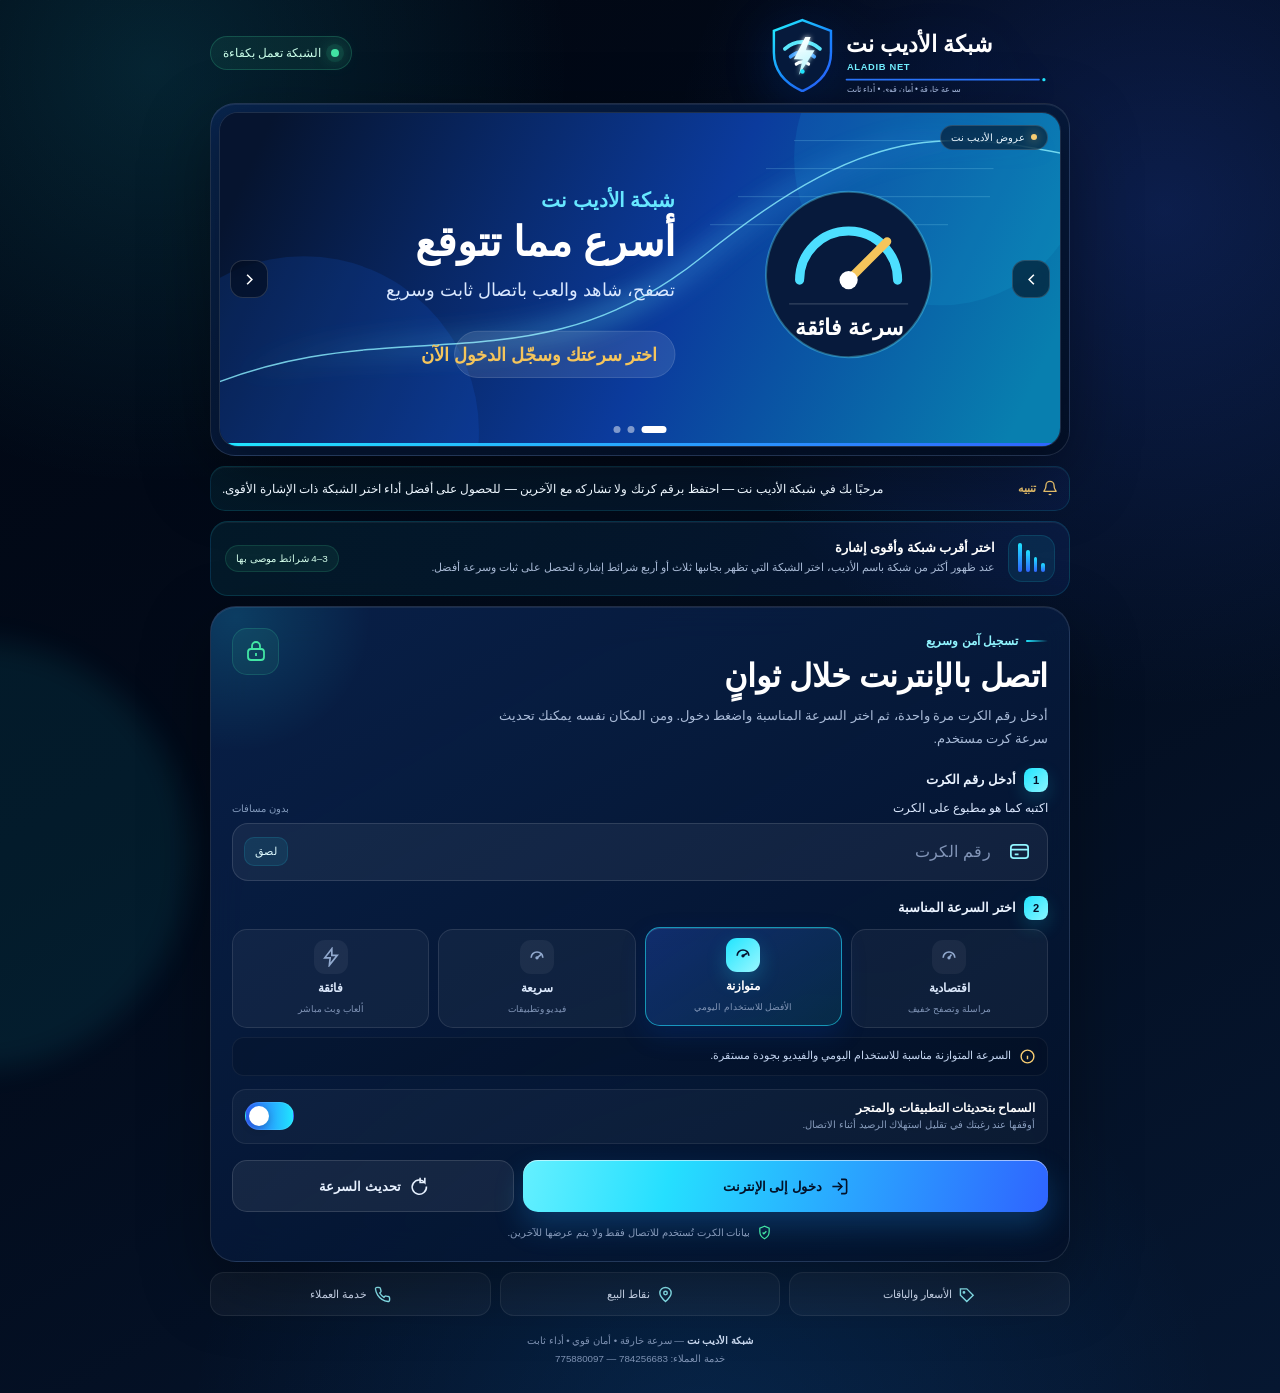
==== commit ed83ae51: "Move ads and alerts to top and simplify login flow" ====
--- a/index.html
+++ b/index.html
@@ -3,676 +3,26 @@
 <head>
   <meta charset="utf-8" />
   <meta name="viewport" content="width=device-width,initial-scale=1,maximum-scale=1,user-scalable=no" />
-  <meta name="theme-color" content="#041128" />
+  <meta name="theme-color" content="#020a19" />
   <meta name="description" content="بوابة تسجيل الدخول لشبكة الأديب نت اللاسلكية" />
   <title>الأديب نت | سرعة خارقة وأمان قوي</title>
   <link rel="icon" href="assets/favicon.svg" type="image/svg+xml" />
-  <style>
-    :root{
-      --ink:#041128;
-      --ink-2:#071a3d;
-      --ink-3:#0b2655;
-      --blue:#2c63ff;
-      --blue-2:#148cff;
-      --cyan:#21e6ff;
-      --cyan-soft:#8af4ff;
-      --green:#3ee6a4;
-      --gold:#f6cc70;
-      --white:#fff;
-      --muted:#a9bcdd;
-      --line:rgba(255,255,255,.11);
-      --card:rgba(7,26,61,.76);
-      --danger:#ff657c;
-      --shadow:0 24px 70px rgba(0,0,0,.34);
-    }
-
-    *{box-sizing:border-box}
-    html{scroll-behavior:smooth}
-    body{
-      margin:0;
-      min-height:100vh;
-      color:var(--white);
-      font-family:"Tajawal","Cairo","Noto Kufi Arabic",Tahoma,Arial,sans-serif;
-      background:
-        radial-gradient(circle at 12% 8%,rgba(33,230,255,.14),transparent 25%),
-        radial-gradient(circle at 88% 12%,rgba(44,99,255,.22),transparent 30%),
-        radial-gradient(circle at 54% 100%,rgba(38,92,255,.17),transparent 32%),
-        linear-gradient(150deg,#020917 0%,var(--ink) 42%,#071730 100%);
-      overflow-x:hidden;
-    }
-
-    body::before{
-      content:"";
-      position:fixed;
-      inset:0;
-      pointer-events:none;
-      z-index:-2;
-      opacity:.13;
-      background-image:
-        linear-gradient(rgba(255,255,255,.055) 1px,transparent 1px),
-        linear-gradient(90deg,rgba(255,255,255,.055) 1px,transparent 1px);
-      background-size:48px 48px;
-      mask-image:linear-gradient(to bottom,black,transparent 80%);
-    }
-
-    body::after{
-      content:"";
-      position:fixed;
-      width:440px;
-      height:440px;
-      left:-230px;
-      bottom:-150px;
-      border-radius:50%;
-      background:rgba(33,230,255,.08);
-      filter:blur(12px);
-      z-index:-1;
-      animation:orb 10s ease-in-out infinite;
-    }
-
-    @keyframes orb{50%{transform:translate3d(0,-28px,0) scale(1.06)}}
-    @keyframes pulse{50%{box-shadow:0 0 0 8px rgba(62,230,164,.03),0 0 22px rgba(62,230,164,.7)}}
-    @keyframes tickerMove{to{transform:translateX(100%)}}
-    @keyframes fadeUp{from{opacity:0;transform:translateY(8px)}to{opacity:1;transform:none}}
-
-    button,input,select{font:inherit}
-    button{border:0}
-    a{color:inherit;text-decoration:none}
-
-    .app{
-      width:min(820px,calc(100% - 26px));
-      margin-inline:auto;
-      padding:18px 0 26px;
-    }
-
-    .topbar{
-      display:flex;
-      align-items:center;
-      justify-content:space-between;
-      gap:14px;
-      margin-bottom:15px;
-    }
-
-    .brand-logo{
-      width:min(335px,63vw);
-      height:auto;
-      display:block;
-      filter:drop-shadow(0 10px 24px rgba(0,91,255,.18));
-    }
-
-    .network-status{
-      display:flex;
-      align-items:center;
-      gap:9px;
-      white-space:nowrap;
-      border:1px solid rgba(62,230,164,.2);
-      background:rgba(62,230,164,.075);
-      color:#cbffea;
-      padding:9px 12px;
-      border-radius:999px;
-      font-size:.76rem;
-    }
-
-    .network-status i{
-      width:8px;
-      height:8px;
-      border-radius:50%;
-      background:var(--green);
-      box-shadow:0 0 0 5px rgba(62,230,164,.1),0 0 18px rgba(62,230,164,.8);
-      animation:pulse 2.2s ease-in-out infinite;
-    }
-
-    .ticker{
-      display:flex;
-      align-items:center;
-      gap:11px;
-      overflow:hidden;
-      min-height:46px;
-      margin-bottom:15px;
-      padding:9px 12px;
-      border:1px solid rgba(33,230,255,.13);
-      border-radius:16px;
-      background:linear-gradient(90deg,rgba(33,230,255,.07),rgba(44,99,255,.07));
-      box-shadow:inset 0 1px 0 rgba(255,255,255,.05);
-    }
-
-    .ticker-badge{
-      display:flex;
-      align-items:center;
-      gap:6px;
-      flex:0 0 auto;
-      color:var(--gold);
-      font-weight:800;
-      font-size:.73rem;
-    }
-
-    .ticker-window{flex:1;overflow:hidden;white-space:nowrap}
-    .ticker-track{
-      display:inline-block;
-      min-width:100%;
-      padding-left:100%;
-      color:#eef6ff;
-      font-size:.78rem;
-      animation:tickerMove 24s linear infinite;
-    }
-    .ticker:hover .ticker-track{animation-play-state:paused}
-
-    .glass{
-      border:1px solid var(--line);
-      background:linear-gradient(150deg,rgba(11,38,85,.82),rgba(4,17,40,.78));
-      box-shadow:var(--shadow),inset 0 1px 0 rgba(255,255,255,.07);
-      backdrop-filter:blur(18px);
-      -webkit-backdrop-filter:blur(18px);
-    }
-
-    .login-card{
-      position:relative;
-      overflow:hidden;
-      border-radius:28px;
-      padding:22px;
-      isolation:isolate;
-    }
-
-    .login-card::before{
-      content:"";
-      position:absolute;
-      width:280px;
-      height:280px;
-      left:-110px;
-      top:-125px;
-      border-radius:50%;
-      background:radial-gradient(circle,rgba(33,230,255,.15),transparent 68%);
-      z-index:-1;
-    }
-
-    .card-head{
-      display:flex;
-      align-items:flex-start;
-      justify-content:space-between;
-      gap:14px;
-      margin-bottom:19px;
-    }
-
-    .eyebrow{
-      display:inline-flex;
-      align-items:center;
-      gap:8px;
-      margin-bottom:8px;
-      color:var(--cyan-soft);
-      font-size:.76rem;
-      font-weight:800;
-    }
-
-    .eyebrow::before{
-      content:"";
-      width:22px;
-      height:2px;
-      border-radius:9px;
-      background:linear-gradient(90deg,var(--cyan),transparent);
-    }
-
-    .card-head h1{
-      margin:0;
-      font-size:clamp(1.55rem,4vw,2.15rem);
-      line-height:1.35;
-      letter-spacing:-.4px;
-    }
-
-    .card-head p{
-      max-width:540px;
-      margin:8px 0 0;
-      color:var(--muted);
-      font-size:.82rem;
-      line-height:1.85;
-    }
-
-    .secure-mark{
-      width:48px;
-      height:48px;
-      display:grid;
-      place-items:center;
-      flex:0 0 auto;
-      border-radius:16px;
-      color:var(--green);
-      background:rgba(62,230,164,.075);
-      border:1px solid rgba(62,230,164,.17);
-      box-shadow:inset 0 1px 0 rgba(255,255,255,.07);
-    }
-
-    .secure-mark svg{width:25px;height:25px}
-
-    .step{
-      display:flex;
-      align-items:center;
-      gap:9px;
-      margin:17px 0 10px;
-      color:#e9f3ff;
-      font-size:.82rem;
-      font-weight:800;
-    }
-
-    .step-num{
-      width:25px;
-      height:25px;
-      display:grid;
-      place-items:center;
-      border-radius:9px;
-      color:#041128;
-      background:linear-gradient(135deg,var(--cyan),#7ff3ff);
-      box-shadow:0 7px 18px rgba(33,230,255,.18);
-      font-size:.73rem;
-    }
-
-    .field-label{
-      display:flex;
-      align-items:center;
-      justify-content:space-between;
-      gap:8px;
-      margin-bottom:8px;
-      color:#dce9ff;
-      font-size:.78rem;
-    }
-
-    .field-label small{color:#8299bf;font-size:.67rem}
-
-    .input-shell{
-      display:flex;
-      align-items:center;
-      gap:9px;
-      min-height:58px;
-      padding:0 11px;
-      border-radius:17px;
-      border:1px solid rgba(255,255,255,.12);
-      background:rgba(255,255,255,.055);
-      transition:.25s ease;
-    }
-
-    .input-shell:focus-within{
-      border-color:rgba(33,230,255,.62);
-      box-shadow:0 0 0 4px rgba(33,230,255,.075),inset 0 1px 0 rgba(255,255,255,.07);
-      background:rgba(255,255,255,.07);
-    }
-
-    .input-icon{
-      width:34px;
-      height:34px;
-      display:grid;
-      place-items:center;
-      color:var(--cyan-soft);
-      flex:0 0 auto;
-    }
-    .input-icon svg{width:23px;height:23px}
-
-    .input-shell input{
-      width:100%;
-      min-width:0;
-      border:0;
-      outline:0;
-      color:#fff;
-      background:transparent;
-      text-align:right;
-      font-size:1rem;
-      letter-spacing:.3px;
-    }
-    .input-shell input::placeholder{color:#8295b8}
-
-    .paste-btn{
-      flex:0 0 auto;
-      cursor:pointer;
-      color:#dffbff;
-      background:rgba(33,230,255,.09);
-      border:1px solid rgba(33,230,255,.13);
-      border-radius:10px;
-      padding:7px 10px;
-      font-size:.69rem;
-    }
-
-    .speed-grid{
-      display:grid;
-      grid-template-columns:repeat(4,1fr);
-      gap:9px;
-    }
-
-    .speed-option{cursor:pointer;min-width:0}
-    .speed-option input{position:absolute;opacity:0;pointer-events:none}
-
-    .speed-card{
-      min-height:105px;
-      display:flex;
-      flex-direction:column;
-      align-items:center;
-      justify-content:center;
-      gap:8px;
-      padding:11px 8px;
-      text-align:center;
-      border-radius:16px;
-      border:1px solid rgba(255,255,255,.1);
-      background:rgba(255,255,255,.045);
-      color:#dbe8fb;
-      transition:.25s ease;
-    }
-
-    .speed-icon{
-      width:35px;
-      height:35px;
-      display:grid;
-      place-items:center;
-      border-radius:12px;
-      color:#91a9ce;
-      background:rgba(255,255,255,.055);
-    }
-    .speed-icon svg{width:21px;height:21px}
-    .speed-card strong{font-size:.79rem}
-    .speed-card span:last-child{color:#8095b7;font-size:.61rem;line-height:1.45}
-
-    .speed-option input:checked + .speed-card{
-      color:#fff;
-      border-color:rgba(33,230,255,.58);
-      background:linear-gradient(145deg,rgba(44,99,255,.27),rgba(33,230,255,.1));
-      box-shadow:0 10px 26px rgba(0,69,190,.18),inset 0 1px 0 rgba(255,255,255,.12);
-      transform:translateY(-2px);
-    }
-
-    .speed-option input:checked + .speed-card .speed-icon{
-      color:#06142f;
-      background:linear-gradient(135deg,var(--cyan),#9af7ff);
-      box-shadow:0 8px 20px rgba(33,230,255,.22);
-    }
-
-    .speed-tip{
-      display:flex;
-      align-items:center;
-      gap:8px;
-      min-height:39px;
-      margin-top:10px;
-      padding:8px 11px;
-      border-radius:12px;
-      color:#c6d7f2;
-      background:rgba(0,0,0,.13);
-      border:1px solid rgba(255,255,255,.06);
-      font-size:.69rem;
-      line-height:1.6;
-    }
-    .speed-tip svg{width:17px;height:17px;color:var(--gold);flex:0 0 auto}
-
-    .usage-control{
-      display:flex;
-      align-items:center;
-      justify-content:space-between;
-      gap:12px;
-      margin-top:14px;
-      padding:12px 13px;
-      border-radius:15px;
-      border:1px solid rgba(255,255,255,.075);
-      background:rgba(255,255,255,.035);
-    }
-
-    .usage-control strong{display:block;font-size:.75rem;margin-bottom:4px}
-    .usage-control p{margin:0;color:#869bbb;font-size:.63rem;line-height:1.55}
-
-    .switch{position:relative;width:49px;height:28px;flex:0 0 auto}
-    .switch input{position:absolute;opacity:0}
-    .switch-track{
-      position:absolute;inset:0;border-radius:99px;
-      background:#253a5e;border:1px solid rgba(255,255,255,.09);
-      cursor:pointer;transition:.25s ease;
-    }
-    .switch-track::after{
-      content:"";position:absolute;width:20px;height:20px;top:3px;right:4px;border-radius:50%;
-      background:#dfe9f8;box-shadow:0 2px 8px rgba(0,0,0,.25);transition:.25s ease;
-    }
-    .switch input:checked + .switch-track{background:linear-gradient(90deg,var(--blue),var(--cyan))}
-    .switch input:checked + .switch-track::after{transform:translateX(-20px);background:#fff}
-
-    .actions{
-      display:grid;
-      grid-template-columns:1.25fr .75fr;
-      gap:10px;
-      margin-top:17px;
-    }
-
-    .btn{
-      min-height:53px;
-      display:flex;
-      align-items:center;
-      justify-content:center;
-      gap:9px;
-      border-radius:16px;
-      cursor:pointer;
-      font-weight:800;
-      font-size:.84rem;
-      transition:.25s ease;
-    }
-    .btn svg{width:20px;height:20px}
-    .btn:hover{transform:translateY(-2px)}
-    .btn:active{transform:none}
-
-    .btn-primary{
-      color:#031128;
-      background:linear-gradient(105deg,#65f0ff 0%,#25dfff 28%,#2c63ff 100%);
-      box-shadow:0 14px 30px rgba(33,154,255,.24),inset 0 1px 0 rgba(255,255,255,.55);
-    }
-
-    .btn-secondary{
-      color:#e7f1ff;
-      background:rgba(255,255,255,.065);
-      border:1px solid rgba(255,255,255,.12);
-    }
-
-    .error-box,.notice-box{
-      display:none;
-      align-items:flex-start;
-      gap:8px;
-      margin-top:12px;
-      padding:10px 12px;
-      border-radius:13px;
-      font-size:.7rem;
-      line-height:1.6;
-      animation:fadeUp .25s ease;
-    }
-    .error-box{color:#ffdbe1;background:rgba(255,101,124,.09);border:1px solid rgba(255,101,124,.2)}
-    .notice-box{color:#d9fbff;background:rgba(33,230,255,.075);border:1px solid rgba(33,230,255,.16)}
-    .error-box.show,.notice-box.show{display:flex}
-    .error-box svg,.notice-box svg{width:18px;height:18px;flex:0 0 auto;margin-top:1px}
-
-    .trust-line{
-      display:flex;
-      align-items:center;
-      justify-content:center;
-      gap:7px;
-      margin:14px 0 0;
-      color:#879bbb;
-      font-size:.64rem;
-      text-align:center;
-    }
-    .trust-line svg{width:15px;height:15px;color:var(--green)}
-
-    .recommendation{
-      display:grid;
-      grid-template-columns:auto 1fr auto;
-      align-items:center;
-      gap:14px;
-      margin-top:15px;
-      padding:16px;
-      border-radius:21px;
-      border:1px solid rgba(33,230,255,.14);
-      background:linear-gradient(115deg,rgba(33,230,255,.075),rgba(44,99,255,.09));
-      box-shadow:inset 0 1px 0 rgba(255,255,255,.055);
-    }
-
-    .signal-visual{
-      width:50px;
-      height:50px;
-      display:flex;
-      align-items:flex-end;
-      justify-content:center;
-      gap:4px;
-      padding:10px;
-      border-radius:15px;
-      background:rgba(33,230,255,.08);
-      border:1px solid rgba(33,230,255,.13);
-    }
-    .signal-visual i{display:block;width:5px;border-radius:4px;background:linear-gradient(to top,var(--blue),var(--cyan))}
-    .signal-visual i:nth-child(1){height:9px}
-    .signal-visual i:nth-child(2){height:15px}
-    .signal-visual i:nth-child(3){height:22px}
-    .signal-visual i:nth-child(4){height:29px}
-
-    .recommendation strong{display:block;font-size:.82rem;margin-bottom:5px}
-    .recommendation p{margin:0;color:#a8bad8;font-size:.68rem;line-height:1.7}
-
-    .recommend-badge{
-      padding:7px 10px;
-      border-radius:999px;
-      color:#d5ffec;
-      background:rgba(62,230,164,.075);
-      border:1px solid rgba(62,230,164,.15);
-      font-size:.64rem;
-      white-space:nowrap;
-    }
-
-    .ads-section{
-      margin-top:15px;
-      padding:14px;
-      border-radius:24px;
-    }
-
-    .section-head{
-      display:flex;
-      align-items:center;
-      justify-content:space-between;
-      gap:12px;
-      margin:1px 2px 11px;
-    }
-    .section-head h2{margin:0;font-size:.9rem}
-    .section-head span{color:#8196b8;font-size:.63rem}
-
-    .slider{
-      position:relative;
-      overflow:hidden;
-      border-radius:18px;
-      border:1px solid rgba(255,255,255,.1);
-      background:#071b3d;
-      box-shadow:0 14px 32px rgba(0,0,0,.24);
-      touch-action:pan-y;
-    }
-
-    .slides{position:relative;aspect-ratio:16/7}
-    .slide{
-      position:absolute;inset:0;
-      opacity:0;transform:scale(1.025);
-      pointer-events:none;
-      transition:opacity .65s ease,transform .9s ease;
-    }
-    .slide.active{opacity:1;transform:scale(1);pointer-events:auto}
-    .slide img{display:block;width:100%;height:100%;object-fit:cover}
-
-    .slider-control{
-      position:absolute;
-      top:50%;
-      width:38px;
-      height:38px;
-      display:grid;
-      place-items:center;
-      transform:translateY(-50%);
-      border-radius:13px;
-      cursor:pointer;
-      color:#fff;
-      background:rgba(3,13,32,.65);
-      border:1px solid rgba(255,255,255,.14);
-      backdrop-filter:blur(8px);
-      z-index:5;
-      transition:.2s ease;
-    }
-    .slider-control:hover{background:rgba(33,230,255,.2)}
-    .slider-control svg{width:19px;height:19px}
-    .slider-prev{right:10px}
-    .slider-next{left:10px}
-
-    .dots{
-      position:absolute;
-      bottom:10px;
-      left:50%;
-      display:flex;
-      gap:7px;
-      transform:translateX(-50%);
-      z-index:6;
-    }
-    .dot{
-      width:7px;height:7px;border-radius:50%;padding:0;cursor:pointer;
-      background:rgba(255,255,255,.47);transition:.25s ease;
-    }
-    .dot.active{width:25px;border-radius:99px;background:#fff}
-
-    .quick-links{
-      display:grid;
-      grid-template-columns:repeat(3,1fr);
-      gap:9px;
-      margin-top:15px;
-    }
-
-    .quick-link{
-      display:flex;
-      align-items:center;
-      justify-content:center;
-      gap:7px;
-      min-height:45px;
-      border-radius:14px;
-      color:#dce9ff;
-      background:rgba(255,255,255,.045);
-      border:1px solid rgba(255,255,255,.08);
-      font-size:.7rem;
-      transition:.2s ease;
-    }
-    .quick-link:hover{border-color:rgba(33,230,255,.25);background:rgba(33,230,255,.07)}
-    .quick-link svg{width:17px;height:17px;color:var(--cyan-soft)}
-
-    footer{
-      padding:17px 8px 0;
-      text-align:center;
-      color:#7f93b4;
-      font-size:.63rem;
-      line-height:1.8;
-    }
-    footer strong{color:#c8d8ef}
-
-    @media (max-width:680px){
-      .app{width:min(100% - 18px,620px);padding-top:10px}
-      .topbar{margin-bottom:10px}
-      .brand-logo{width:min(260px,68vw)}
-      .network-status{padding:8px 10px;font-size:.68rem}
-      .login-card{padding:17px;border-radius:23px}
-      .speed-grid{grid-template-columns:repeat(2,1fr)}
-      .speed-card{min-height:94px}
-      .actions{grid-template-columns:1fr}
-      .btn-primary{order:1}
-      .btn-secondary{order:2}
-      .recommendation{grid-template-columns:auto 1fr}
-      .recommend-badge{grid-column:2;justify-self:start}
-      .ads-section{padding:10px;border-radius:21px}
-      .slider-control{width:34px;height:34px}
-    }
-
-    @media (max-width:430px){
-      .brand-logo{width:232px}
-      .network-status span{display:none}
-      .network-status{width:38px;height:38px;justify-content:center;padding:0}
-      .ticker{min-height:43px}
-      .ticker-track{font-size:.72rem}
-      .card-head h1{font-size:1.45rem}
-      .card-head p{font-size:.76rem}
-      .secure-mark{width:43px;height:43px}
-      .quick-links{grid-template-columns:1fr 1fr}
-      .quick-link:last-child{grid-column:1/-1}
-      .slides{aspect-ratio:16/8.7}
-      .recommendation{align-items:start}
-    }
-
-    @media (prefers-reduced-motion:reduce){
-      *,*::before,*::after{animation-duration:.01ms!important;animation-iteration-count:1!important;scroll-behavior:auto!important;transition-duration:.01ms!important}
-    }
-  </style>
+  <link rel="stylesheet" href="assets/site.css" />
+  <script src="assets/site.js" defer></script>
 </head>
 <body>
+  <div hidden aria-hidden="true">
+    $(if chap-id)
+    <form name="sendin" action="$(link-login-only)" method="post">
+      <input type="hidden" name="username" />
+      <input type="hidden" name="password" />
+      <input type="hidden" name="dst" value="$(link-orig)" />
+      <input type="hidden" name="popup" value="true" />
+    </form>
+    <script src="/md5.js"></script>
+    $(endif)
+  </div>
+
   <main class="app">
     <header class="topbar">
       <a href="#" aria-label="شبكة الأديب نت">
@@ -684,35 +34,64 @@
       </div>
     </header>
 
+    <section class="hero-ad glass" aria-label="عروض وإعلانات شبكة الأديب نت">
+      <div class="slider" id="adSlider">
+        <span class="ad-chip"><i aria-hidden="true"></i> عروض الأديب نت</span>
+
+        <div class="slides">
+          <a class="slide active" href="#" aria-label="إعلان سرعة الأديب نت" aria-hidden="false">
+            <img src="assets/banner-fast.svg" alt="سرعة فائقة من الأديب نت" />
+          </a>
+          <a class="slide" href="#" aria-label="إعلان أمان الأديب نت" aria-hidden="true">
+            <img src="assets/banner-safe.svg" alt="اتصال آمن ومستقر" />
+          </a>
+          <a class="slide" href="#" aria-label="إعلان عروض الأديب نت" aria-hidden="true">
+            <img src="assets/banner-offer.svg" alt="عروض وباقات الأديب نت" />
+          </a>
+        </div>
+
+        <button class="slider-control slider-prev" id="prevSlide" type="button" aria-label="الإعلان السابق">
+          <svg viewBox="0 0 24 24" fill="none" stroke="currentColor" stroke-width="2"><path d="m15 18-6-6 6-6"/></svg>
+        </button>
+        <button class="slider-control slider-next" id="nextSlide" type="button" aria-label="الإعلان التالي">
+          <svg viewBox="0 0 24 24" fill="none" stroke="currentColor" stroke-width="2"><path d="m9 18 6-6-6-6"/></svg>
+        </button>
+
+        <div class="dots" id="adDots" aria-label="التنقل بين الإعلانات"></div>
+        <div class="slider-progress" aria-hidden="true"><span id="slideProgress"></span></div>
+      </div>
+    </section>
+
     <section class="ticker" aria-label="إشعارات الشبكة">
       <div class="ticker-badge">
-        <svg width="16" height="16" viewBox="0 0 24 24" fill="none" stroke="currentColor" stroke-width="2"><path d="M18 8a6 6 0 0 0-12 0c0 7-3 7-3 9h18c0-2-3-2-3-9"/><path d="M13.7 21a2 2 0 0 1-3.4 0"/></svg>
-        تنبيه
-      </div>
-      <div class="ticker-window"><div class="ticker-track" id="tickerText">مرحبًا بك في شبكة الأديب نت — احتفظ برقم كرتك ولا تشاركه مع الآخرين — للحصول على أفضل أداء اختر الشبكة ذات الإشارة الأقوى.</div></div>
+        <svg viewBox="0 0 24 24" fill="none" stroke="currentColor" stroke-width="2"><path d="M18 8a6 6 0 0 0-12 0c0 7-3 7-3 9h18c0-2-3-2-3-9"/><path d="M13.7 21a2 2 0 0 1-3.4 0"/></svg>
+        <span>تنبيه</span>
+      </div>
+      <div class="ticker-window">
+        <div class="ticker-track" id="tickerText">مرحبًا بك في شبكة الأديب نت — احتفظ برقم كرتك ولا تشاركه مع الآخرين — للحصول على أفضل أداء اختر الشبكة ذات الإشارة الأقوى.</div>
+      </div>
+    </section>
+
+    <section class="recommendation" aria-label="نصيحة لاختيار أقرب وأقوى شبكة">
+      <div class="signal-visual" aria-hidden="true"><i></i><i></i><i></i><i></i></div>
+      <div>
+        <strong>اختر أقرب شبكة وأقوى إشارة</strong>
+        <p>عند ظهور أكثر من شبكة باسم الأديب، اختر الشبكة التي تظهر بجانبها ثلاث أو أربع شرائط إشارة لتحصل على ثبات وسرعة أفضل.</p>
+      </div>
+      <span class="recommend-badge">3–4 شرائط موصى بها</span>
     </section>
 
     <section class="login-card glass" aria-label="تسجيل الدخول إلى الشبكة">
       <div class="card-head">
         <div>
-          <span class="eyebrow">اتصال سريع خلال ثوانٍ</span>
-          <h1>أدخل رقم الكرت واختر سرعتك</h1>
-          <p>خطوتان واضحتان فقط: أدخل رقم الكرت، ثم اختر مستوى السرعة المناسب. ويمكنك استخدام نفس البيانات لتحديث السرعة دون تكرار الحقول.</p>
+          <span class="eyebrow">تسجيل آمن وسريع</span>
+          <h1>اتصل بالإنترنت خلال ثوانٍ</h1>
+          <p>أدخل رقم الكرت مرة واحدة، ثم اختر السرعة المناسبة واضغط دخول. ومن المكان نفسه يمكنك تحديث سرعة كرت مستخدم.</p>
         </div>
         <div class="secure-mark" title="بوابة آمنة">
           <svg viewBox="0 0 24 24" fill="none" stroke="currentColor" stroke-width="1.8"><rect x="4" y="10" width="16" height="11" rx="3"/><path d="M8 10V7a4 4 0 0 1 8 0v3"/><path d="M12 14v3"/></svg>
         </div>
       </div>
-
-      $(if chap-id)
-      <form name="sendin" action="$(link-login-only)" method="post" style="display:none">
-        <input type="hidden" name="username" />
-        <input type="hidden" name="password" />
-        <input type="hidden" name="dst" value="$(link-orig)" />
-        <input type="hidden" name="popup" value="true" />
-      </form>
-      <script src="/md5.js"></script>
-      $(endif)
 
       <form id="loginForm" name="login" action="$(link-login-only)" method="post" autocomplete="off">
         <input type="hidden" name="dst" value="$(link-orig)" />
@@ -721,13 +100,13 @@
         <input type="hidden" name="speed" id="selectedSpeed" value="balanced" />
         <input type="hidden" name="updates" id="updatesValue" value="on" />
 
-        <div class="step"><span class="step-num">1</span><span>رقم الكرت</span></div>
-        <div class="field-label"><span>اكتب الرقم كما هو مطبوع على الكرت</span><small>بدون مسافات</small></div>
+        <div class="step"><span class="step-num">1</span><span>أدخل رقم الكرت</span></div>
+        <div class="field-label"><span>اكتبه كما هو مطبوع على الكرت</span><small>بدون مسافات</small></div>
         <div class="input-shell">
           <span class="input-icon" aria-hidden="true">
             <svg viewBox="0 0 24 24" fill="none" stroke="currentColor" stroke-width="1.8"><rect x="3" y="5" width="18" height="14" rx="3"/><path d="M3 10h18M7 15h4"/></svg>
           </span>
-          <input id="cardNumber" name="username" type="text" inputmode="numeric" autocomplete="username" maxlength="32" placeholder="أدخل رقم الكرت هنا" aria-required="true" />
+          <input id="cardNumber" name="username" type="text" inputmode="numeric" autocomplete="username" maxlength="32" placeholder="رقم الكرت" aria-required="true" />
           <button class="paste-btn" id="pasteBtn" type="button">لصق</button>
         </div>
 
@@ -747,7 +126,7 @@
             <span class="speed-card">
               <span class="speed-icon"><svg viewBox="0 0 24 24" fill="none" stroke="currentColor" stroke-width="2"><path d="M5 13a7 7 0 0 1 14 0"/><path d="m12 13 5-3"/><circle cx="12" cy="13" r="1"/></svg></span>
               <strong>متوازنة</strong>
-              <span>الاختيار الأفضل يوميًا</span>
+              <span>الأفضل للاستخدام اليومي</span>
             </span>
           </label>
 
@@ -772,7 +151,7 @@
 
         <div class="speed-tip" id="speedTip">
           <svg viewBox="0 0 24 24" fill="none" stroke="currentColor" stroke-width="2"><circle cx="12" cy="12" r="9"/><path d="M12 11v5M12 8h.01"/></svg>
-          <span>السرعة المتوازنة مناسبة للتصفح والفيديو بجودة مستقرة مع استهلاك معتدل.</span>
+          <span>السرعة المتوازنة مناسبة للاستخدام اليومي والفيديو بجودة مستقرة.</span>
         </div>
 
         <div class="usage-control">
@@ -793,7 +172,7 @@
           </button>
           <button class="btn btn-secondary" id="updateSpeedBtn" type="button">
             <svg viewBox="0 0 24 24" fill="none" stroke="currentColor" stroke-width="2"><path d="M20 7h-6V1"/><path d="M20 1v6a9 9 0 1 0 2 5"/></svg>
-            تحديث السرعة فقط
+            تحديث السرعة
           </button>
         </div>
 
@@ -805,7 +184,6 @@
           <svg viewBox="0 0 24 24" fill="none" stroke="currentColor" stroke-width="2"><circle cx="12" cy="12" r="9"/><path d="m8.5 12 2.2 2.2 4.8-5"/></svg>
           <span id="noticeText"></span>
         </div>
-        $(if error)<script>window.hotspotError='$(error)';</script>$(endif)
       </form>
 
       <div class="trust-line">
@@ -814,51 +192,20 @@
       </div>
     </section>
 
-    <section class="recommendation" aria-label="نصيحة لاختيار أقرب وأقوى شبكة">
-      <div class="signal-visual" aria-hidden="true"><i></i><i></i><i></i><i></i></div>
-      <div>
-        <strong>اختر الشبكة الأقرب والأقوى لك</strong>
-        <p>عند ظهور أكثر من شبكة باسم الأديب، اختر الشبكة التي تظهر بجانبها 3 أو 4 شرائط إشارة. الشبكة ذات الإشارة الأعلى تمنحك ثباتًا وسرعة أفضل.</p>
-      </div>
-      <span class="recommend-badge">موصى به للأداء الأفضل</span>
-    </section>
-
-    <section class="ads-section glass" aria-label="العروض والإعلانات">
-      <div class="section-head">
-        <h2>العروض والتنبيهات المهمة</h2>
-        <span>تتحرك تلقائيًا ويمكنك التحكم يدويًا</span>
-      </div>
-
-      <div class="slider" id="adSlider">
-        <div class="slides">
-          <a class="slide active" href="#" aria-label="إعلان سرعة الأديب نت"><img src="assets/banner-fast.svg" alt="سرعة فائقة من الأديب نت" /></a>
-          <a class="slide" href="#" aria-label="إعلان أمان الأديب نت"><img src="assets/banner-safe.svg" alt="اتصال آمن ومستقر" /></a>
-          <a class="slide" href="#" aria-label="إعلان عروض الأديب نت"><img src="assets/banner-offer.svg" alt="عروض وباقات الأديب نت" /></a>
-        </div>
-        <button class="slider-control slider-prev" id="prevSlide" type="button" aria-label="الإعلان السابق">
-          <svg viewBox="0 0 24 24" fill="none" stroke="currentColor" stroke-width="2"><path d="m15 18-6-6 6-6"/></svg>
-        </button>
-        <button class="slider-control slider-next" id="nextSlide" type="button" aria-label="الإعلان التالي">
-          <svg viewBox="0 0 24 24" fill="none" stroke="currentColor" stroke-width="2"><path d="m9 18 6-6-6-6"/></svg>
-        </button>
-        <div class="dots" id="adDots" aria-label="التنقل بين الإعلانات"></div>
-      </div>
-
-      <div class="quick-links">
-        <a class="quick-link" href="#prices">
-          <svg viewBox="0 0 24 24" fill="none" stroke="currentColor" stroke-width="2"><path d="M20 13 11 22l-9-9V4h9l9 9Z"/><circle cx="7" cy="9" r="1"/></svg>
-          الأسعار والباقات
-        </a>
-        <a class="quick-link" href="#points">
-          <svg viewBox="0 0 24 24" fill="none" stroke="currentColor" stroke-width="2"><path d="M20 10c0 5-8 12-8 12S4 15 4 10a8 8 0 1 1 16 0Z"/><circle cx="12" cy="10" r="2.5"/></svg>
-          نقاط البيع
-        </a>
-        <a class="quick-link" href="tel:784256683">
-          <svg viewBox="0 0 24 24" fill="none" stroke="currentColor" stroke-width="2"><path d="M22 16.9v3a2 2 0 0 1-2.2 2 19.8 19.8 0 0 1-8.6-3.1 19.4 19.4 0 0 1-6-6A19.8 19.8 0 0 1 2.1 4.2 2 2 0 0 1 4.1 2h3a2 2 0 0 1 2 1.7c.1 1 .4 2 .7 2.8a2 2 0 0 1-.4 2.1L8.1 9.9a16 16 0 0 0 6 6l1.3-1.3a2 2 0 0 1 2.1-.4c.9.3 1.8.6 2.8.7A2 2 0 0 1 22 16.9Z"/></svg>
-          خدمة العملاء
-        </a>
-      </div>
-    </section>
+    <nav class="quick-links" aria-label="روابط سريعة">
+      <a class="quick-link" href="#prices">
+        <svg viewBox="0 0 24 24" fill="none" stroke="currentColor" stroke-width="2"><path d="M20 13 11 22l-9-9V4h9l9 9Z"/><circle cx="7" cy="9" r="1"/></svg>
+        الأسعار والباقات
+      </a>
+      <a class="quick-link" href="#points">
+        <svg viewBox="0 0 24 24" fill="none" stroke="currentColor" stroke-width="2"><path d="M20 10c0 5-8 12-8 12S4 15 4 10a8 8 0 1 1 16 0Z"/><circle cx="12" cy="10" r="2.5"/></svg>
+        نقاط البيع
+      </a>
+      <a class="quick-link" href="tel:784256683">
+        <svg viewBox="0 0 24 24" fill="none" stroke="currentColor" stroke-width="2"><path d="M22 16.9v3a2 2 0 0 1-2.2 2 19.8 19.8 0 0 1-8.6-3.1 19.4 19.4 0 0 1-6-6A19.8 19.8 0 0 1 2.1 4.2 2 2 0 0 1 4.1 2h3a2 2 0 0 1 2 1.7c.1 1 .4 2 .7 2.8a2 2 0 0 1-.4 2.1L8.1 9.9a16 16 0 0 0 6 6l1.3-1.3a2 2 0 0 1 2.1-.4c.9.3 1.8.6 2.8.7A2 2 0 0 1 22 16.9Z"/></svg>
+        خدمة العملاء
+      </a>
+    </nav>
 
     <footer>
       <strong>شبكة الأديب نت</strong> — سرعة خارقة • أمان قوي • أداء ثابت<br />
@@ -866,199 +213,6 @@
     </footer>
   </main>
 
-  <script>
-    const CONFIG={
-      announcements:[
-        'مرحبًا بك في شبكة الأديب نت — احتفظ برقم كرتك ولا تشاركه مع الآخرين.',
-        'لأفضل اتصال اختر شبكة الأديب التي تظهر بجانبها أعلى قوة إشارة.',
-        'يمكنك تحديث سرعة الكرت من نفس النموذج دون إعادة إدخال البيانات.'
-      ],
-      speedUpdateEndpoint:'',
-      sliderInterval:5200
-    };
-
-    const cardInput=document.getElementById('cardNumber');
-    const loginForm=document.getElementById('loginForm');
-    const loginPassword=document.getElementById('loginPassword');
-    const selectedSpeed=document.getElementById('selectedSpeed');
-    const updatesToggle=document.getElementById('updatesToggle');
-    const updatesValue=document.getElementById('updatesValue');
-    const errorBox=document.getElementById('errorBox');
-    const errorText=document.getElementById('errorText');
-    const noticeBox=document.getElementById('noticeBox');
-    const noticeText=document.getElementById('noticeText');
-    const speedTip=document.getElementById('speedTip');
-
-    const speedMessages={
-      economy:'السرعة الاقتصادية مناسبة للمراسلة والتصفح الخفيف وتساعد على تقليل الاستهلاك.',
-      balanced:'السرعة المتوازنة مناسبة للتصفح والفيديو بجودة مستقرة مع استهلاك معتدل.',
-      fast:'السرعة السريعة مناسبة للفيديو والتطبيقات التي تحتاج استجابة أعلى.',
-      turbo:'السرعة الفائقة مناسبة للألعاب والبث المباشر عند توفر إشارة قوية.'
-    };
-
-    function getSpeed(){
-      return document.querySelector('input[name="speedChoice"]:checked')?.value||'balanced';
-    }
-
-    function cleanCard(value){
-      return String(value||'').replace(/\s+/g,'').replace(/[^0-9A-Za-z_-]/g,'');
-    }
-
-    function validateCard(){
-      const value=cleanCard(cardInput.value);
-      cardInput.value=value;
-      if(value.length<4){
-        showError('يرجى إدخال رقم الكرت كاملًا كما هو مطبوع.');
-        cardInput.focus();
-        return false;
-      }
-      hideMessages();
-      return true;
-    }
-
-    function showError(message){
-      errorText.textContent=message;
-      errorBox.classList.add('show');
-      noticeBox.classList.remove('show');
-    }
-
-    function showNotice(message){
-      noticeText.textContent=message;
-      noticeBox.classList.add('show');
-      errorBox.classList.remove('show');
-    }
-
-    function hideMessages(){
-      errorBox.classList.remove('show');
-      noticeBox.classList.remove('show');
-    }
-
-    document.querySelectorAll('input[name="speedChoice"]').forEach(input=>{
-      input.addEventListener('change',()=>{
-        selectedSpeed.value=getSpeed();
-        speedTip.querySelector('span').textContent=speedMessages[getSpeed()];
-      });
-    });
-
-    updatesToggle.addEventListener('change',()=>{
-      updatesValue.value=updatesToggle.checked?'on':'off';
-    });
-
-    document.getElementById('pasteBtn').addEventListener('click',async()=>{
-      try{
-        const text=await navigator.clipboard.readText();
-        cardInput.value=cleanCard(text);
-        cardInput.focus();
-        hideMessages();
-      }catch(error){
-        cardInput.focus();
-        showNotice('الصق رقم الكرت يدويًا داخل الحقل.');
-      }
-    });
-
-    loginForm.addEventListener('submit',event=>{
-      if(!validateCard()){
-        event.preventDefault();
-        return;
-      }
-
-      const card=cleanCard(cardInput.value);
-      selectedSpeed.value=getSpeed();
-      updatesValue.value=updatesToggle.checked?'on':'off';
-      loginPassword.value=card;
-
-      if(document.sendin&&typeof hexMD5==='function'){
-        event.preventDefault();
-        document.sendin.username.value=card;
-        document.sendin.password.value=hexMD5('$(chap-id)'+card+'$(chap-challenge)');
-        document.sendin.submit();
-      }
-    });
-
-    document.getElementById('updateSpeedBtn').addEventListener('click',async()=>{
-      if(!validateCard())return;
-
-      const payload={
-        card:cleanCard(cardInput.value),
-        speed:getSpeed(),
-        updates:updatesToggle.checked
-      };
-
-      if(!CONFIG.speedUpdateEndpoint){
-        showNotice('تم تجهيز طلب تحديث السرعة. يحتاج الزر فقط إلى رابط خدمة التحديث من نظام الشبكة.');
-        return;
-      }
-
-      const button=document.getElementById('updateSpeedBtn');
-      const original=button.innerHTML;
-      button.disabled=true;
-      button.textContent='جارٍ تحديث السرعة...';
-
-      try{
-        const response=await fetch(CONFIG.speedUpdateEndpoint,{
-          method:'POST',
-          headers:{'Content-Type':'application/json'},
-          body:JSON.stringify(payload)
-        });
-        if(!response.ok)throw new Error('request_failed');
-        showNotice('تم إرسال طلب تحديث السرعة بنجاح.');
-      }catch(error){
-        showError('تعذر تحديث السرعة الآن. تحقق من الاتصال أو تواصل مع خدمة العملاء.');
-      }finally{
-        button.disabled=false;
-        button.innerHTML=original;
-      }
-    });
-
-    if(window.hotspotError&&window.hotspotError!=='$(error)'){
-      showError(window.hotspotError);
-    }
-
-    const tickerText=document.getElementById('tickerText');
-    let tickerIndex=0;
-    setInterval(()=>{
-      tickerIndex=(tickerIndex+1)%CONFIG.announcements.length;
-      tickerText.textContent=CONFIG.announcements[tickerIndex];
-    },8000);
-
-    const slides=[...document.querySelectorAll('.slide')];
-    const dotsContainer=document.getElementById('adDots');
-    const slider=document.getElementById('adSlider');
-    let currentSlide=0;
-    let sliderTimer;
-    let touchStartX=0;
-
-    slides.forEach((_,index)=>{
-      const dot=document.createElement('button');
-      dot.type='button';
-      dot.className='dot'+(index===0?' active':'');
-      dot.setAttribute('aria-label','عرض الإعلان '+(index+1));
-      dot.addEventListener('click',()=>showSlide(index,true));
-      dotsContainer.appendChild(dot);
-    });
-
-    function showSlide(index,manual=false){
-      currentSlide=(index+slides.length)%slides.length;
-      slides.forEach((slide,i)=>slide.classList.toggle('active',i===currentSlide));
-      [...dotsContainer.children].forEach((dot,i)=>dot.classList.toggle('active',i===currentSlide));
-      if(manual)restartSlider();
-    }
-
-    function restartSlider(){
-      clearInterval(sliderTimer);
-      sliderTimer=setInterval(()=>showSlide(currentSlide+1),CONFIG.sliderInterval);
-    }
-
-    document.getElementById('prevSlide').addEventListener('click',()=>showSlide(currentSlide-1,true));
-    document.getElementById('nextSlide').addEventListener('click',()=>showSlide(currentSlide+1,true));
-    slider.addEventListener('mouseenter',()=>clearInterval(sliderTimer));
-    slider.addEventListener('mouseleave',restartSlider);
-    slider.addEventListener('touchstart',event=>{touchStartX=event.changedTouches[0].clientX},{passive:true});
-    slider.addEventListener('touchend',event=>{
-      const delta=event.changedTouches[0].clientX-touchStartX;
-      if(Math.abs(delta)>45)showSlide(currentSlide+(delta>0?-1:1),true);
-    },{passive:true});
-    restartSlider();
-  </script>
+  <script>window.hotspotError='$(error)';</script>
 </body>
-</html>+</html>
--- a/assets/site.css
+++ b/assets/site.css
@@ -0,0 +1,624 @@
+:root{
+  --ink:#020a19;
+  --ink-2:#04142f;
+  --ink-3:#082654;
+  --blue:#2f64ff;
+  --blue-2:#118cff;
+  --cyan:#20e5ff;
+  --cyan-soft:#91f5ff;
+  --green:#42e5a4;
+  --gold:#f6cc72;
+  --white:#fff;
+  --muted:#a9bbd8;
+  --line:rgba(255,255,255,.11);
+  --danger:#ff687f;
+  --shadow:0 24px 68px rgba(0,0,0,.34);
+}
+
+*{box-sizing:border-box}
+html{scroll-behavior:smooth}
+body{
+  margin:0;
+  min-height:100vh;
+  color:var(--white);
+  font-family:"Tajawal","Cairo","Noto Kufi Arabic",Tahoma,Arial,sans-serif;
+  background:
+    radial-gradient(circle at 12% 5%,rgba(32,229,255,.13),transparent 24%),
+    radial-gradient(circle at 91% 15%,rgba(47,100,255,.22),transparent 30%),
+    radial-gradient(circle at 55% 105%,rgba(17,140,255,.14),transparent 32%),
+    linear-gradient(150deg,#010713 0%,var(--ink) 40%,#061731 100%);
+  overflow-x:hidden;
+}
+
+body::before{
+  content:"";
+  position:fixed;
+  inset:0;
+  pointer-events:none;
+  z-index:-2;
+  opacity:.12;
+  background-image:
+    linear-gradient(rgba(255,255,255,.055) 1px,transparent 1px),
+    linear-gradient(90deg,rgba(255,255,255,.055) 1px,transparent 1px);
+  background-size:48px 48px;
+  mask-image:linear-gradient(to bottom,black,transparent 82%);
+}
+
+body::after{
+  content:"";
+  position:fixed;
+  width:430px;
+  height:430px;
+  left:-240px;
+  bottom:-170px;
+  border-radius:50%;
+  background:rgba(32,229,255,.08);
+  filter:blur(14px);
+  z-index:-1;
+  animation:orb 10s ease-in-out infinite;
+}
+
+@keyframes orb{50%{transform:translate3d(0,-26px,0) scale(1.06)}}
+@keyframes pulse{50%{box-shadow:0 0 0 8px rgba(66,229,164,.03),0 0 23px rgba(66,229,164,.72)}}
+@keyframes tickerMove{from{transform:translateX(115%)}to{transform:translateX(-115%)}}
+@keyframes fadeUp{from{opacity:0;transform:translateY(7px)}to{opacity:1;transform:none}}
+@keyframes slideProgress{from{width:0}to{width:100%}}
+
+button,input{font:inherit}
+button{border:0}
+a{color:inherit;text-decoration:none}
+
+.app{
+  width:min(860px,calc(100% - 26px));
+  margin-inline:auto;
+  padding:14px 0 26px;
+}
+
+.glass{
+  border:1px solid var(--line);
+  background:linear-gradient(150deg,rgba(10,37,82,.83),rgba(3,16,39,.8));
+  box-shadow:var(--shadow),inset 0 1px 0 rgba(255,255,255,.07);
+  backdrop-filter:blur(18px);
+  -webkit-backdrop-filter:blur(18px);
+}
+
+.topbar{
+  display:flex;
+  align-items:center;
+  justify-content:space-between;
+  gap:14px;
+  min-height:58px;
+  margin-bottom:11px;
+}
+
+.brand-logo{
+  display:block;
+  width:min(310px,62vw);
+  height:auto;
+  filter:drop-shadow(0 10px 24px rgba(0,91,255,.18));
+}
+
+.network-status{
+  display:flex;
+  align-items:center;
+  gap:9px;
+  flex:0 0 auto;
+  white-space:nowrap;
+  border:1px solid rgba(66,229,164,.2);
+  background:rgba(66,229,164,.075);
+  color:#caffea;
+  padding:9px 12px;
+  border-radius:999px;
+  font-size:.73rem;
+}
+
+.network-status i{
+  width:8px;
+  height:8px;
+  border-radius:50%;
+  background:var(--green);
+  box-shadow:0 0 0 5px rgba(66,229,164,.1),0 0 18px rgba(66,229,164,.8);
+  animation:pulse 2.2s ease-in-out infinite;
+}
+
+.hero-ad{
+  position:relative;
+  overflow:hidden;
+  padding:8px;
+  border-radius:25px;
+  margin-bottom:10px;
+}
+
+.slider{
+  position:relative;
+  overflow:hidden;
+  border-radius:19px;
+  border:1px solid rgba(255,255,255,.1);
+  background:#061837;
+  box-shadow:0 16px 38px rgba(0,0,0,.27);
+  touch-action:pan-y;
+}
+
+.slides{position:relative;aspect-ratio:16/6.35}
+.slide{
+  position:absolute;
+  inset:0;
+  opacity:0;
+  transform:scale(1.025);
+  pointer-events:none;
+  transition:opacity .65s ease,transform .9s ease;
+}
+.slide.active{opacity:1;transform:scale(1);pointer-events:auto}
+.slide img{display:block;width:100%;height:100%;object-fit:cover}
+
+.ad-chip{
+  position:absolute;
+  top:12px;
+  right:12px;
+  z-index:6;
+  display:flex;
+  align-items:center;
+  gap:6px;
+  padding:6px 10px;
+  border-radius:999px;
+  color:#ecf8ff;
+  background:rgba(2,10,25,.58);
+  border:1px solid rgba(255,255,255,.15);
+  backdrop-filter:blur(9px);
+  font-size:.63rem;
+}
+.ad-chip i{width:6px;height:6px;border-radius:50%;background:var(--gold);box-shadow:0 0 12px rgba(246,204,114,.8)}
+
+.slider-control{
+  position:absolute;
+  top:50%;
+  width:38px;
+  height:38px;
+  display:grid;
+  place-items:center;
+  transform:translateY(-50%);
+  border-radius:13px;
+  cursor:pointer;
+  color:#fff;
+  background:rgba(2,10,25,.62);
+  border:1px solid rgba(255,255,255,.15);
+  backdrop-filter:blur(8px);
+  z-index:7;
+  transition:.2s ease;
+}
+.slider-control:hover{background:rgba(32,229,255,.2);transform:translateY(-50%) scale(1.04)}
+.slider-control svg{width:19px;height:19px}
+.slider-prev{right:10px}
+.slider-next{left:10px}
+
+.dots{
+  position:absolute;
+  bottom:13px;
+  left:50%;
+  display:flex;
+  gap:7px;
+  transform:translateX(-50%);
+  z-index:7;
+}
+.dot{
+  width:7px;
+  height:7px;
+  padding:0;
+  border-radius:50%;
+  cursor:pointer;
+  background:rgba(255,255,255,.48);
+  transition:.25s ease;
+}
+.dot.active{width:25px;border-radius:99px;background:#fff}
+
+.slider-progress{
+  position:absolute;
+  right:0;
+  bottom:0;
+  left:0;
+  height:3px;
+  z-index:7;
+  overflow:hidden;
+  background:rgba(255,255,255,.12);
+}
+.slider-progress span{
+  display:block;
+  height:100%;
+  width:0;
+  background:linear-gradient(90deg,var(--cyan),var(--blue));
+}
+.slider-progress span.running{animation:slideProgress 5.4s linear forwards}
+
+.ticker{
+  display:flex;
+  align-items:center;
+  gap:10px;
+  min-height:45px;
+  margin-bottom:10px;
+  padding:8px 11px;
+  overflow:hidden;
+  border:1px solid rgba(32,229,255,.14);
+  border-radius:15px;
+  background:linear-gradient(90deg,rgba(32,229,255,.075),rgba(47,100,255,.075));
+  box-shadow:inset 0 1px 0 rgba(255,255,255,.05);
+}
+
+.ticker-badge{
+  display:flex;
+  align-items:center;
+  gap:6px;
+  flex:0 0 auto;
+  color:var(--gold);
+  font-weight:800;
+  font-size:.71rem;
+}
+.ticker-badge svg{width:16px;height:16px}
+.ticker-window{flex:1;overflow:hidden;white-space:nowrap;direction:ltr}
+.ticker-track{
+  display:inline-block;
+  width:max-content;
+  color:#eef7ff;
+  direction:rtl;
+  font-size:.76rem;
+  will-change:transform;
+  animation:tickerMove 24s linear infinite;
+}
+.ticker:hover .ticker-track{animation-play-state:paused}
+
+.recommendation{
+  display:grid;
+  grid-template-columns:auto 1fr auto;
+  align-items:center;
+  gap:13px;
+  margin-bottom:10px;
+  padding:13px 14px;
+  border-radius:18px;
+  border:1px solid rgba(32,229,255,.15);
+  background:linear-gradient(115deg,rgba(32,229,255,.075),rgba(47,100,255,.09));
+  box-shadow:inset 0 1px 0 rgba(255,255,255,.055);
+}
+
+.signal-visual{
+  width:47px;
+  height:47px;
+  display:flex;
+  align-items:flex-end;
+  justify-content:center;
+  gap:4px;
+  padding:9px;
+  border-radius:14px;
+  background:rgba(32,229,255,.08);
+  border:1px solid rgba(32,229,255,.13);
+}
+.signal-visual i{display:block;width:5px;border-radius:4px;background:linear-gradient(to top,var(--blue),var(--cyan))}
+.signal-visual i:nth-child(1){height:9px}
+.signal-visual i:nth-child(2){height:15px}
+.signal-visual i:nth-child(3){height:22px}
+.signal-visual i:nth-child(4){height:29px}
+.recommendation strong{display:block;margin-bottom:4px;font-size:.8rem}
+.recommendation p{margin:0;color:#a9bbd7;font-size:.66rem;line-height:1.7}
+.recommend-badge{
+  padding:7px 10px;
+  border-radius:999px;
+  color:#d5ffec;
+  background:rgba(66,229,164,.075);
+  border:1px solid rgba(66,229,164,.15);
+  font-size:.62rem;
+  white-space:nowrap;
+}
+
+.login-card{
+  position:relative;
+  overflow:hidden;
+  padding:21px;
+  border-radius:26px;
+  isolation:isolate;
+}
+.login-card::before{
+  content:"";
+  position:absolute;
+  width:280px;
+  height:280px;
+  left:-115px;
+  top:-130px;
+  border-radius:50%;
+  background:radial-gradient(circle,rgba(32,229,255,.15),transparent 68%);
+  z-index:-1;
+}
+
+.card-head{
+  display:flex;
+  align-items:flex-start;
+  justify-content:space-between;
+  gap:14px;
+  margin-bottom:17px;
+}
+.eyebrow{
+  display:inline-flex;
+  align-items:center;
+  gap:8px;
+  margin-bottom:7px;
+  color:var(--cyan-soft);
+  font-size:.74rem;
+  font-weight:800;
+}
+.eyebrow::before{content:"";width:22px;height:2px;border-radius:9px;background:linear-gradient(90deg,var(--cyan),transparent)}
+.card-head h1{margin:0;font-size:clamp(1.45rem,4vw,2rem);line-height:1.35;letter-spacing:-.4px}
+.card-head p{max-width:550px;margin:7px 0 0;color:var(--muted);font-size:.79rem;line-height:1.8}
+.secure-mark{
+  width:47px;
+  height:47px;
+  display:grid;
+  place-items:center;
+  flex:0 0 auto;
+  border-radius:15px;
+  color:var(--green);
+  background:rgba(66,229,164,.075);
+  border:1px solid rgba(66,229,164,.17);
+}
+.secure-mark svg{width:24px;height:24px}
+
+.step{
+  display:flex;
+  align-items:center;
+  gap:8px;
+  margin:15px 0 9px;
+  color:#eaf3ff;
+  font-size:.8rem;
+  font-weight:800;
+}
+.step-num{
+  width:24px;
+  height:24px;
+  display:grid;
+  place-items:center;
+  border-radius:8px;
+  color:#041128;
+  background:linear-gradient(135deg,var(--cyan),#8bf5ff);
+  box-shadow:0 7px 18px rgba(32,229,255,.18);
+  font-size:.7rem;
+}
+.field-label{
+  display:flex;
+  align-items:center;
+  justify-content:space-between;
+  gap:8px;
+  margin-bottom:8px;
+  color:#dce9ff;
+  font-size:.75rem;
+}
+.field-label small{color:#8299bb;font-size:.65rem}
+
+.input-shell{
+  display:flex;
+  align-items:center;
+  gap:9px;
+  min-height:58px;
+  padding:0 11px;
+  border-radius:16px;
+  border:1px solid rgba(255,255,255,.12);
+  background:rgba(255,255,255,.055);
+  transition:.25s ease;
+}
+.input-shell:focus-within{
+  border-color:rgba(32,229,255,.62);
+  box-shadow:0 0 0 4px rgba(32,229,255,.075),inset 0 1px 0 rgba(255,255,255,.07);
+  background:rgba(255,255,255,.07);
+}
+.input-icon{width:34px;height:34px;display:grid;place-items:center;color:var(--cyan-soft);flex:0 0 auto}
+.input-icon svg{width:23px;height:23px}
+.input-shell input{
+  width:100%;
+  min-width:0;
+  border:0;
+  outline:0;
+  color:#fff;
+  background:transparent;
+  text-align:right;
+  font-size:1rem;
+  letter-spacing:.3px;
+}
+.input-shell input::placeholder{color:#8295b8}
+.paste-btn{
+  flex:0 0 auto;
+  cursor:pointer;
+  color:#dffbff;
+  background:rgba(32,229,255,.09);
+  border:1px solid rgba(32,229,255,.13);
+  border-radius:10px;
+  padding:7px 10px;
+  font-size:.67rem;
+}
+
+.speed-grid{display:grid;grid-template-columns:repeat(4,1fr);gap:9px}
+.speed-option{cursor:pointer;min-width:0}
+.speed-option input{position:absolute;opacity:0;pointer-events:none}
+.speed-card{
+  min-height:99px;
+  display:flex;
+  flex-direction:column;
+  align-items:center;
+  justify-content:center;
+  gap:7px;
+  padding:10px 7px;
+  text-align:center;
+  border-radius:15px;
+  border:1px solid rgba(255,255,255,.1);
+  background:rgba(255,255,255,.045);
+  color:#dbe8fb;
+  transition:.25s ease;
+}
+.speed-icon{
+  width:34px;
+  height:34px;
+  display:grid;
+  place-items:center;
+  border-radius:11px;
+  color:#91a9ce;
+  background:rgba(255,255,255,.055);
+}
+.speed-icon svg{width:20px;height:20px}
+.speed-card strong{font-size:.77rem}
+.speed-card span:last-child{color:#8095b7;font-size:.59rem;line-height:1.4}
+.speed-option input:checked + .speed-card{
+  color:#fff;
+  border-color:rgba(32,229,255,.58);
+  background:linear-gradient(145deg,rgba(47,100,255,.27),rgba(32,229,255,.1));
+  box-shadow:0 10px 26px rgba(0,69,190,.18),inset 0 1px 0 rgba(255,255,255,.12);
+  transform:translateY(-2px);
+}
+.speed-option input:checked + .speed-card .speed-icon{
+  color:#06142f;
+  background:linear-gradient(135deg,var(--cyan),#9af7ff);
+  box-shadow:0 8px 20px rgba(32,229,255,.22);
+}
+
+.speed-tip{
+  display:flex;
+  align-items:center;
+  gap:8px;
+  min-height:39px;
+  margin-top:9px;
+  padding:8px 11px;
+  border-radius:12px;
+  color:#c6d7f2;
+  background:rgba(0,0,0,.13);
+  border:1px solid rgba(255,255,255,.06);
+  font-size:.67rem;
+  line-height:1.6;
+}
+.speed-tip svg{width:17px;height:17px;color:var(--gold);flex:0 0 auto}
+
+.usage-control{
+  display:flex;
+  align-items:center;
+  justify-content:space-between;
+  gap:12px;
+  margin-top:13px;
+  padding:11px 12px;
+  border-radius:14px;
+  border:1px solid rgba(255,255,255,.075);
+  background:rgba(255,255,255,.035);
+}
+.usage-control strong{display:block;margin-bottom:3px;font-size:.73rem}
+.usage-control p{margin:0;color:#869bbb;font-size:.61rem;line-height:1.5}
+.switch{position:relative;width:49px;height:28px;flex:0 0 auto}
+.switch input{position:absolute;opacity:0}
+.switch-track{position:absolute;inset:0;border-radius:99px;background:#253a5e;border:1px solid rgba(255,255,255,.09);cursor:pointer;transition:.25s ease}
+.switch-track::after{content:"";position:absolute;width:20px;height:20px;top:3px;right:4px;border-radius:50%;background:#dfe9f8;box-shadow:0 2px 8px rgba(0,0,0,.25);transition:.25s ease}
+.switch input:checked + .switch-track{background:linear-gradient(90deg,var(--blue),var(--cyan))}
+.switch input:checked + .switch-track::after{transform:translateX(-20px);background:#fff}
+
+.actions{display:grid;grid-template-columns:1.3fr .7fr;gap:9px;margin-top:16px}
+.btn{
+  min-height:52px;
+  display:flex;
+  align-items:center;
+  justify-content:center;
+  gap:8px;
+  border-radius:15px;
+  cursor:pointer;
+  font-weight:800;
+  font-size:.81rem;
+  transition:.23s ease;
+}
+.btn svg{width:19px;height:19px}
+.btn:hover{transform:translateY(-2px)}
+.btn:active{transform:none}
+.btn:disabled{opacity:.65;cursor:not-allowed;transform:none}
+.btn-primary{
+  color:#031128;
+  background:linear-gradient(105deg,#65f0ff 0%,#25dfff 28%,#2f64ff 100%);
+  box-shadow:0 14px 30px rgba(33,154,255,.24),inset 0 1px 0 rgba(255,255,255,.55);
+}
+.btn-secondary{color:#e7f1ff;background:rgba(255,255,255,.065);border:1px solid rgba(255,255,255,.12)}
+
+.error-box,.notice-box{
+  display:none;
+  align-items:flex-start;
+  gap:8px;
+  margin-top:11px;
+  padding:10px 12px;
+  border-radius:13px;
+  font-size:.68rem;
+  line-height:1.6;
+  animation:fadeUp .25s ease;
+}
+.error-box{color:#ffdbe1;background:rgba(255,104,127,.09);border:1px solid rgba(255,104,127,.2)}
+.notice-box{color:#d9fbff;background:rgba(32,229,255,.075);border:1px solid rgba(32,229,255,.16)}
+.error-box.show,.notice-box.show{display:flex}
+.error-box svg,.notice-box svg{width:18px;height:18px;flex:0 0 auto;margin-top:1px}
+
+.trust-line{
+  display:flex;
+  align-items:center;
+  justify-content:center;
+  gap:7px;
+  margin:13px 0 0;
+  color:#879bbb;
+  font-size:.62rem;
+  text-align:center;
+}
+.trust-line svg{width:15px;height:15px;color:var(--green)}
+
+.quick-links{display:grid;grid-template-columns:repeat(3,1fr);gap:9px;margin-top:10px}
+.quick-link{
+  display:flex;
+  align-items:center;
+  justify-content:center;
+  gap:7px;
+  min-height:44px;
+  border-radius:14px;
+  color:#dce9ff;
+  background:rgba(255,255,255,.045);
+  border:1px solid rgba(255,255,255,.08);
+  font-size:.68rem;
+  transition:.2s ease;
+}
+.quick-link:hover{border-color:rgba(32,229,255,.25);background:rgba(32,229,255,.07)}
+.quick-link svg{width:17px;height:17px;color:var(--cyan-soft)}
+
+footer{padding:16px 8px 0;text-align:center;color:#7f93b4;font-size:.61rem;line-height:1.8}
+footer strong{color:#c8d8ef}
+
+@media (max-width:680px){
+  .app{width:min(100% - 16px,620px);padding-top:8px}
+  .topbar{min-height:50px;margin-bottom:7px}
+  .brand-logo{width:min(255px,68vw)}
+  .network-status{padding:8px 10px;font-size:.66rem}
+  .hero-ad{padding:6px;border-radius:21px;margin-bottom:8px}
+  .slider{border-radius:16px}
+  .slides{aspect-ratio:16/7.7}
+  .slider-control{width:34px;height:34px;border-radius:11px}
+  .ticker{min-height:42px;margin-bottom:8px;border-radius:13px}
+  .recommendation{grid-template-columns:auto 1fr;margin-bottom:8px;padding:11px 12px}
+  .recommend-badge{grid-column:2;justify-self:start}
+  .login-card{padding:17px;border-radius:22px}
+  .speed-grid{grid-template-columns:repeat(2,1fr)}
+  .speed-card{min-height:88px}
+  .actions{grid-template-columns:1fr}
+  .btn-primary{order:1}
+  .btn-secondary{order:2}
+}
+
+@media (max-width:430px){
+  .brand-logo{width:224px}
+  .network-status span{display:none}
+  .network-status{width:38px;height:38px;justify-content:center;padding:0}
+  .slides{aspect-ratio:16/8.7}
+  .ad-chip{top:8px;right:8px;padding:5px 8px;font-size:.58rem}
+  .slider-control{width:31px;height:31px;opacity:.9}
+  .slider-prev{right:7px}.slider-next{left:7px}
+  .dots{bottom:9px}
+  .ticker-track{font-size:.7rem}
+  .ticker-badge span{display:none}
+  .card-head h1{font-size:1.4rem}
+  .card-head p{font-size:.74rem}
+  .secure-mark{width:42px;height:42px}
+  .quick-links{grid-template-columns:1fr 1fr}
+  .quick-link:last-child{grid-column:1/-1}
+}
+
+@media (prefers-reduced-motion:reduce){
+  *,*::before,*::after{animation-duration:.01ms!important;animation-iteration-count:1!important;scroll-behavior:auto!important;transition-duration:.01ms!important}
+}
